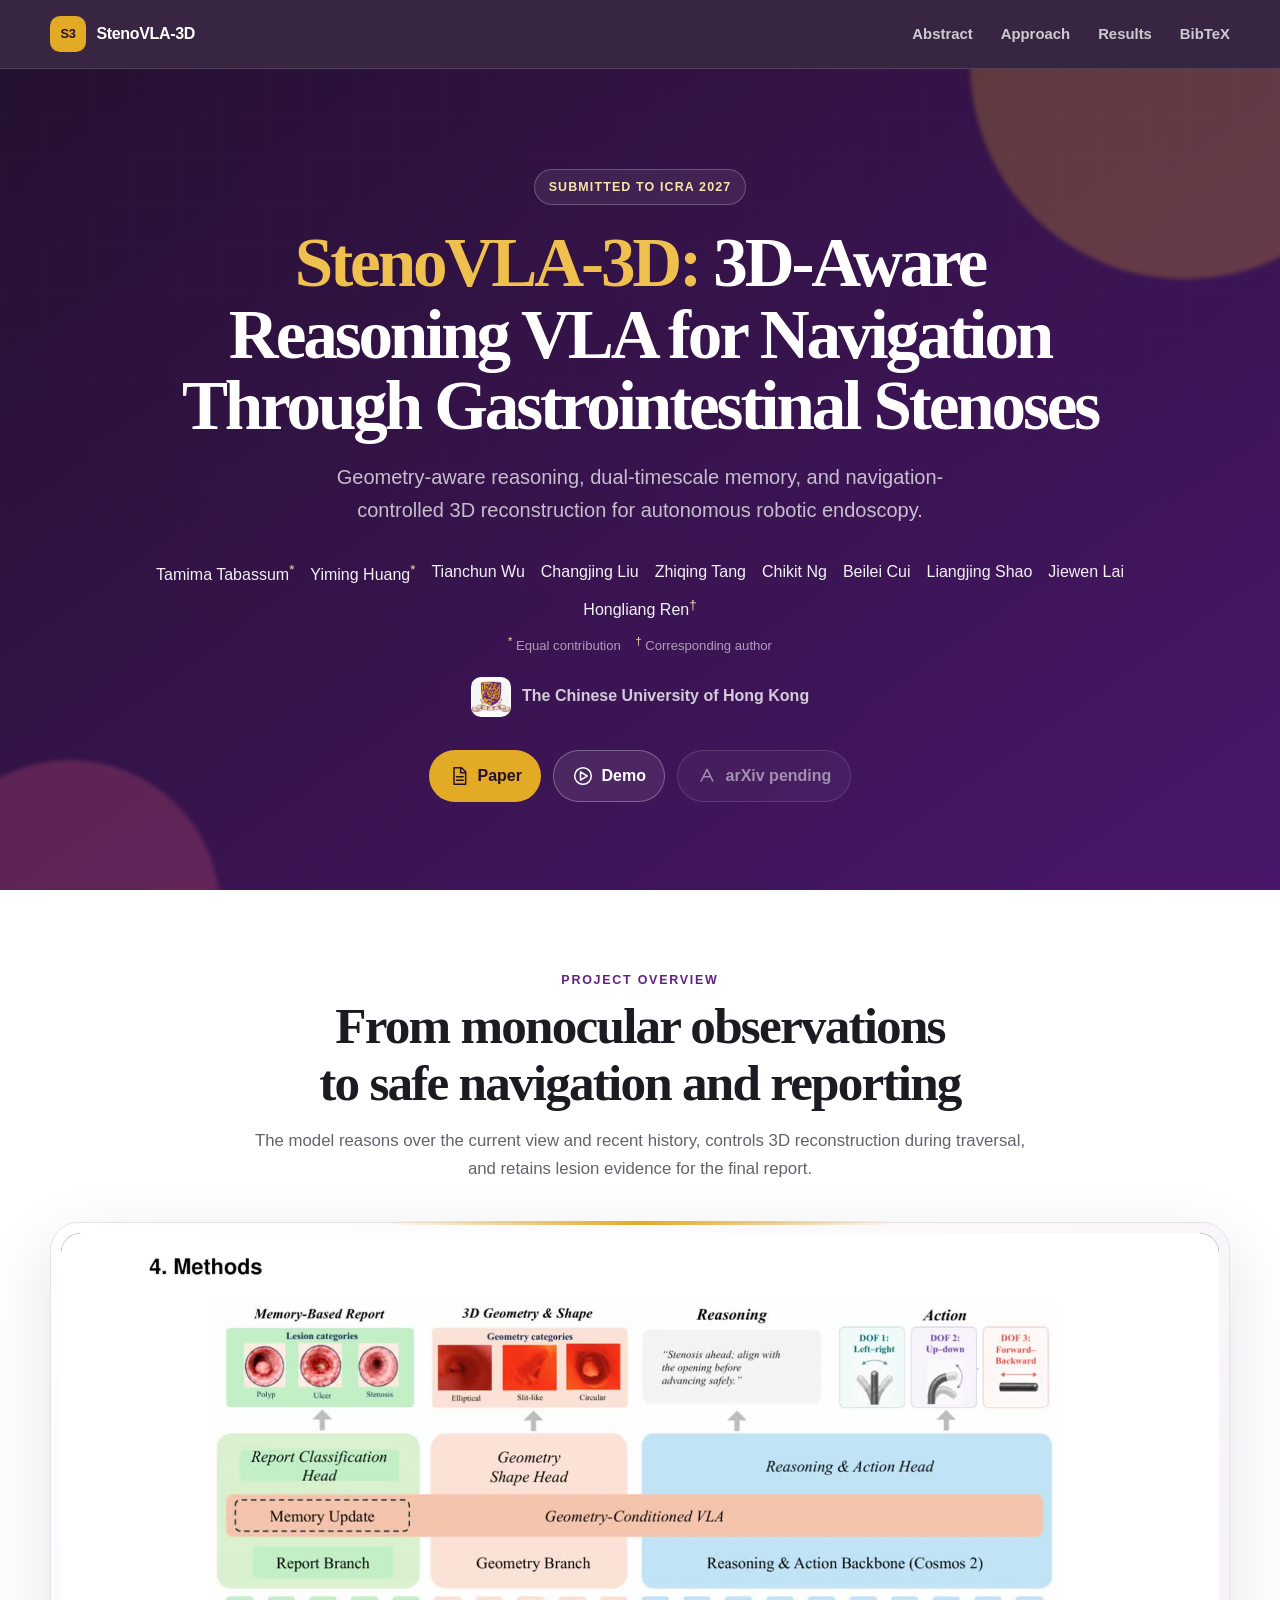
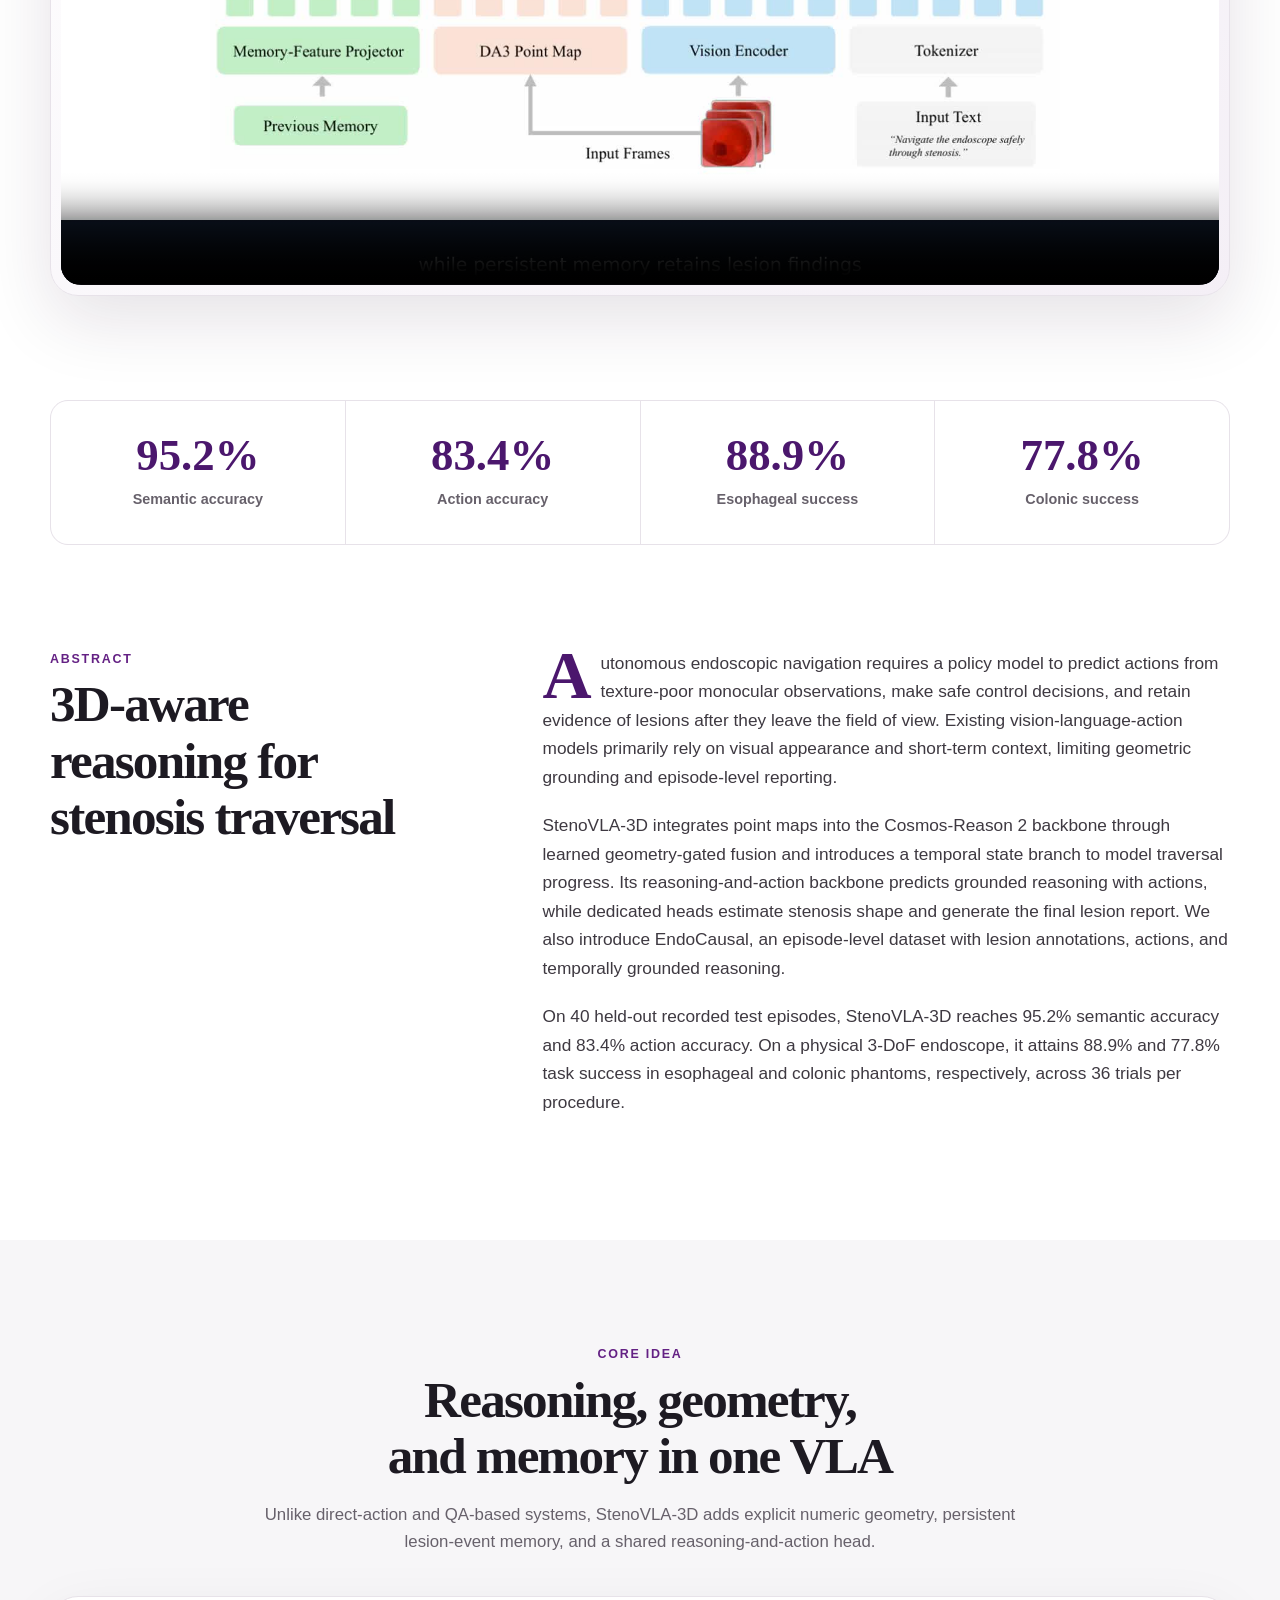
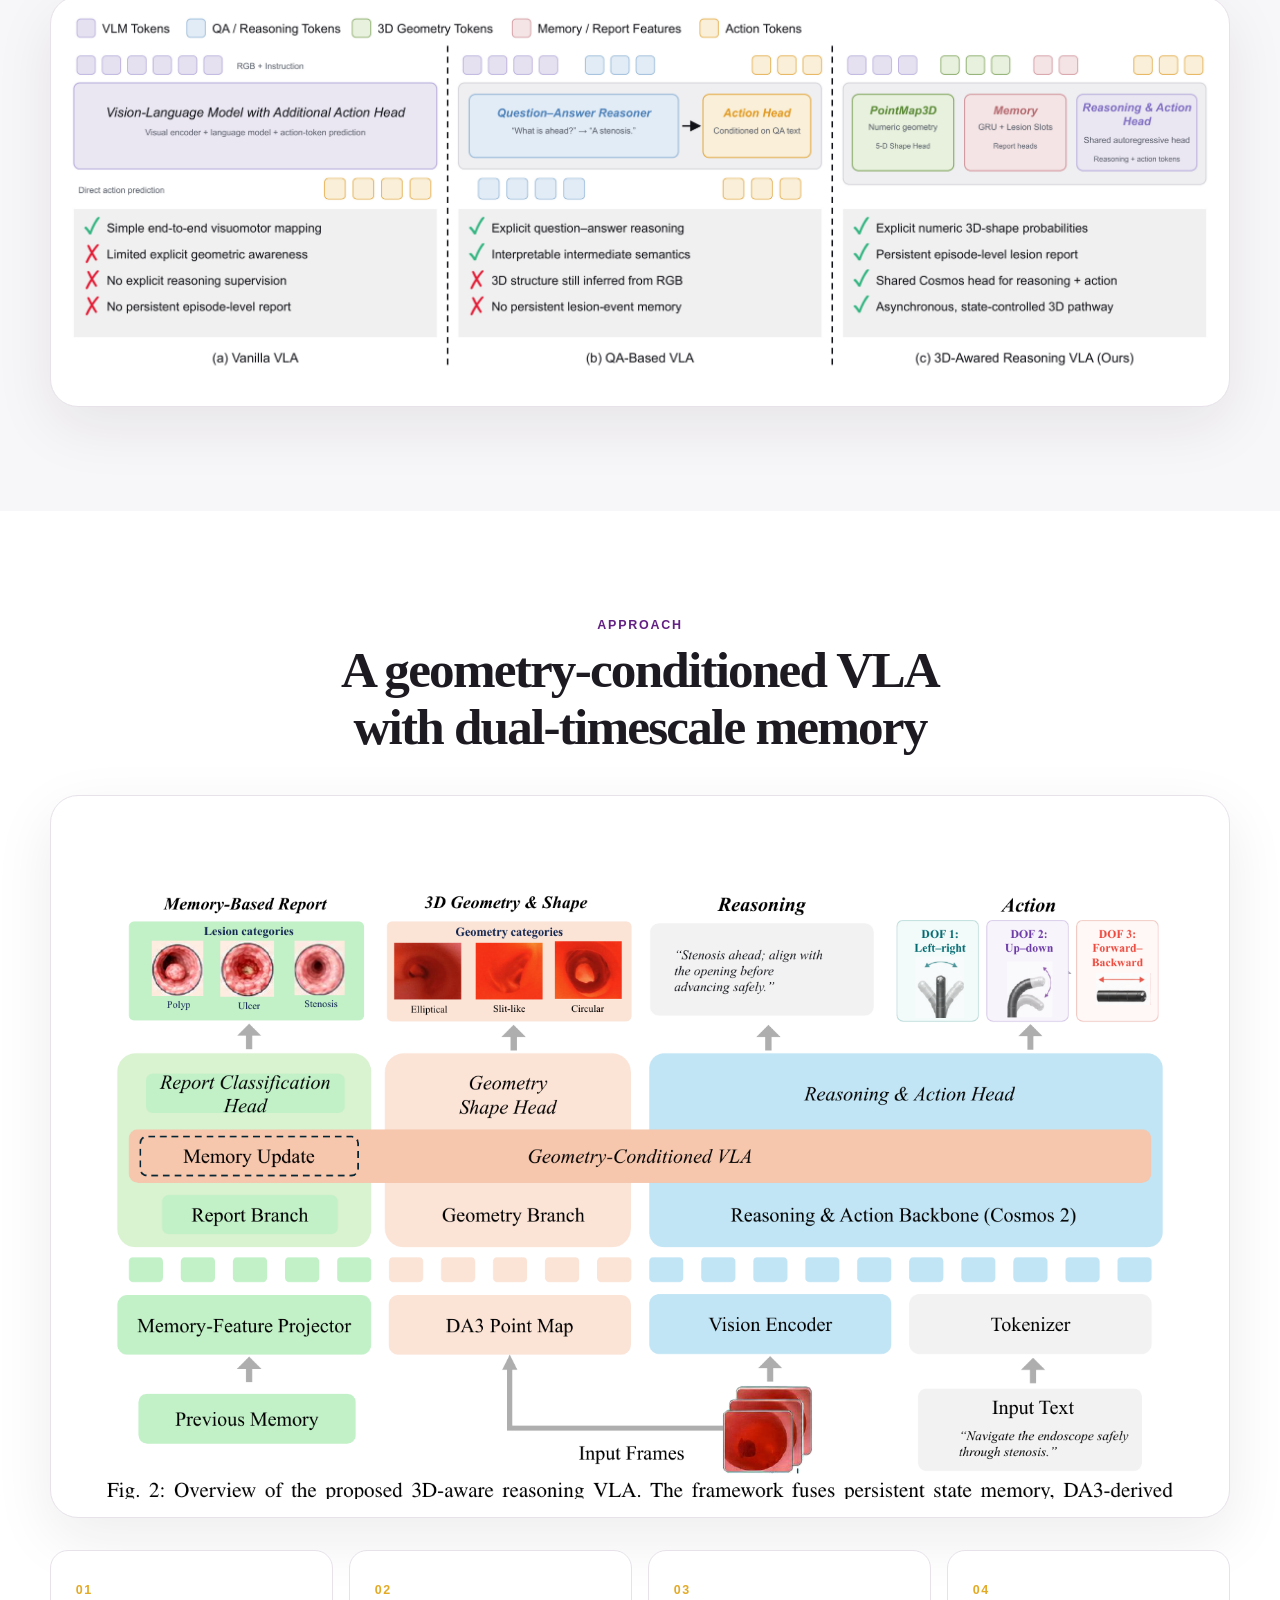
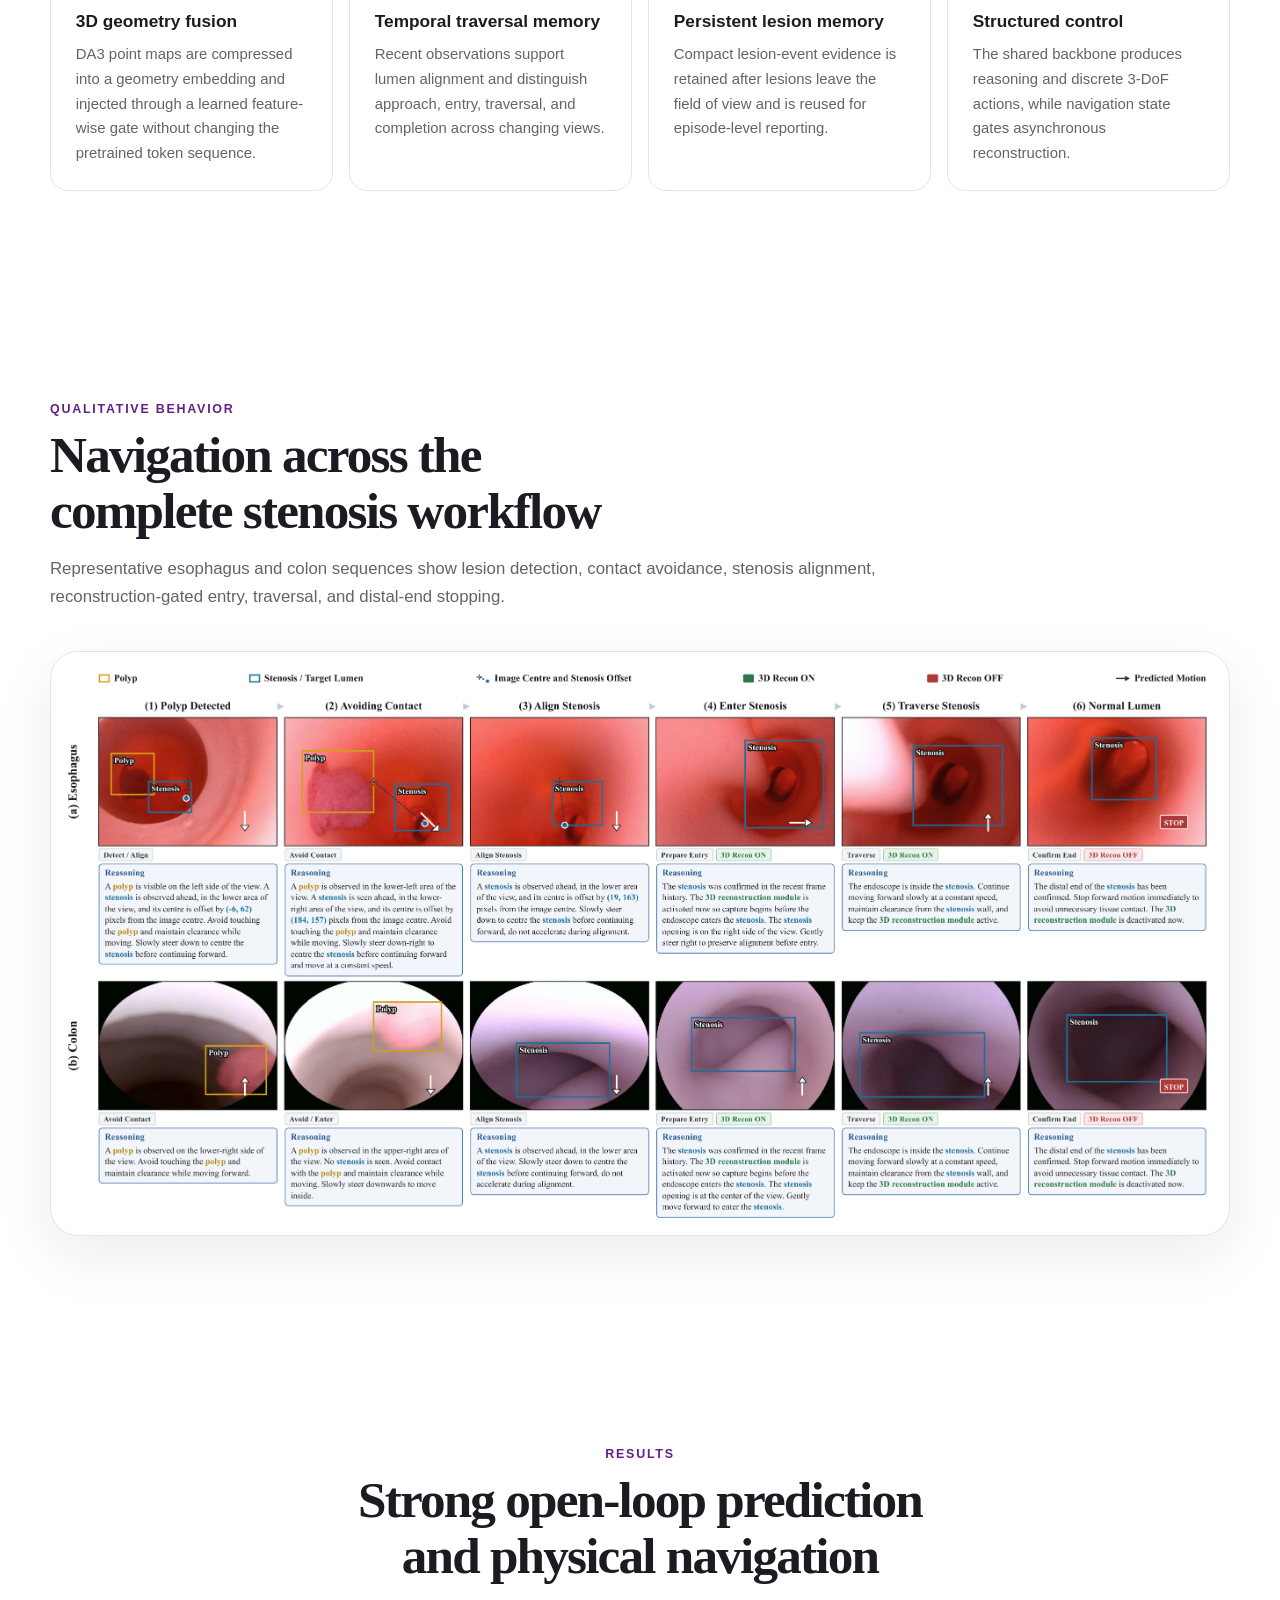
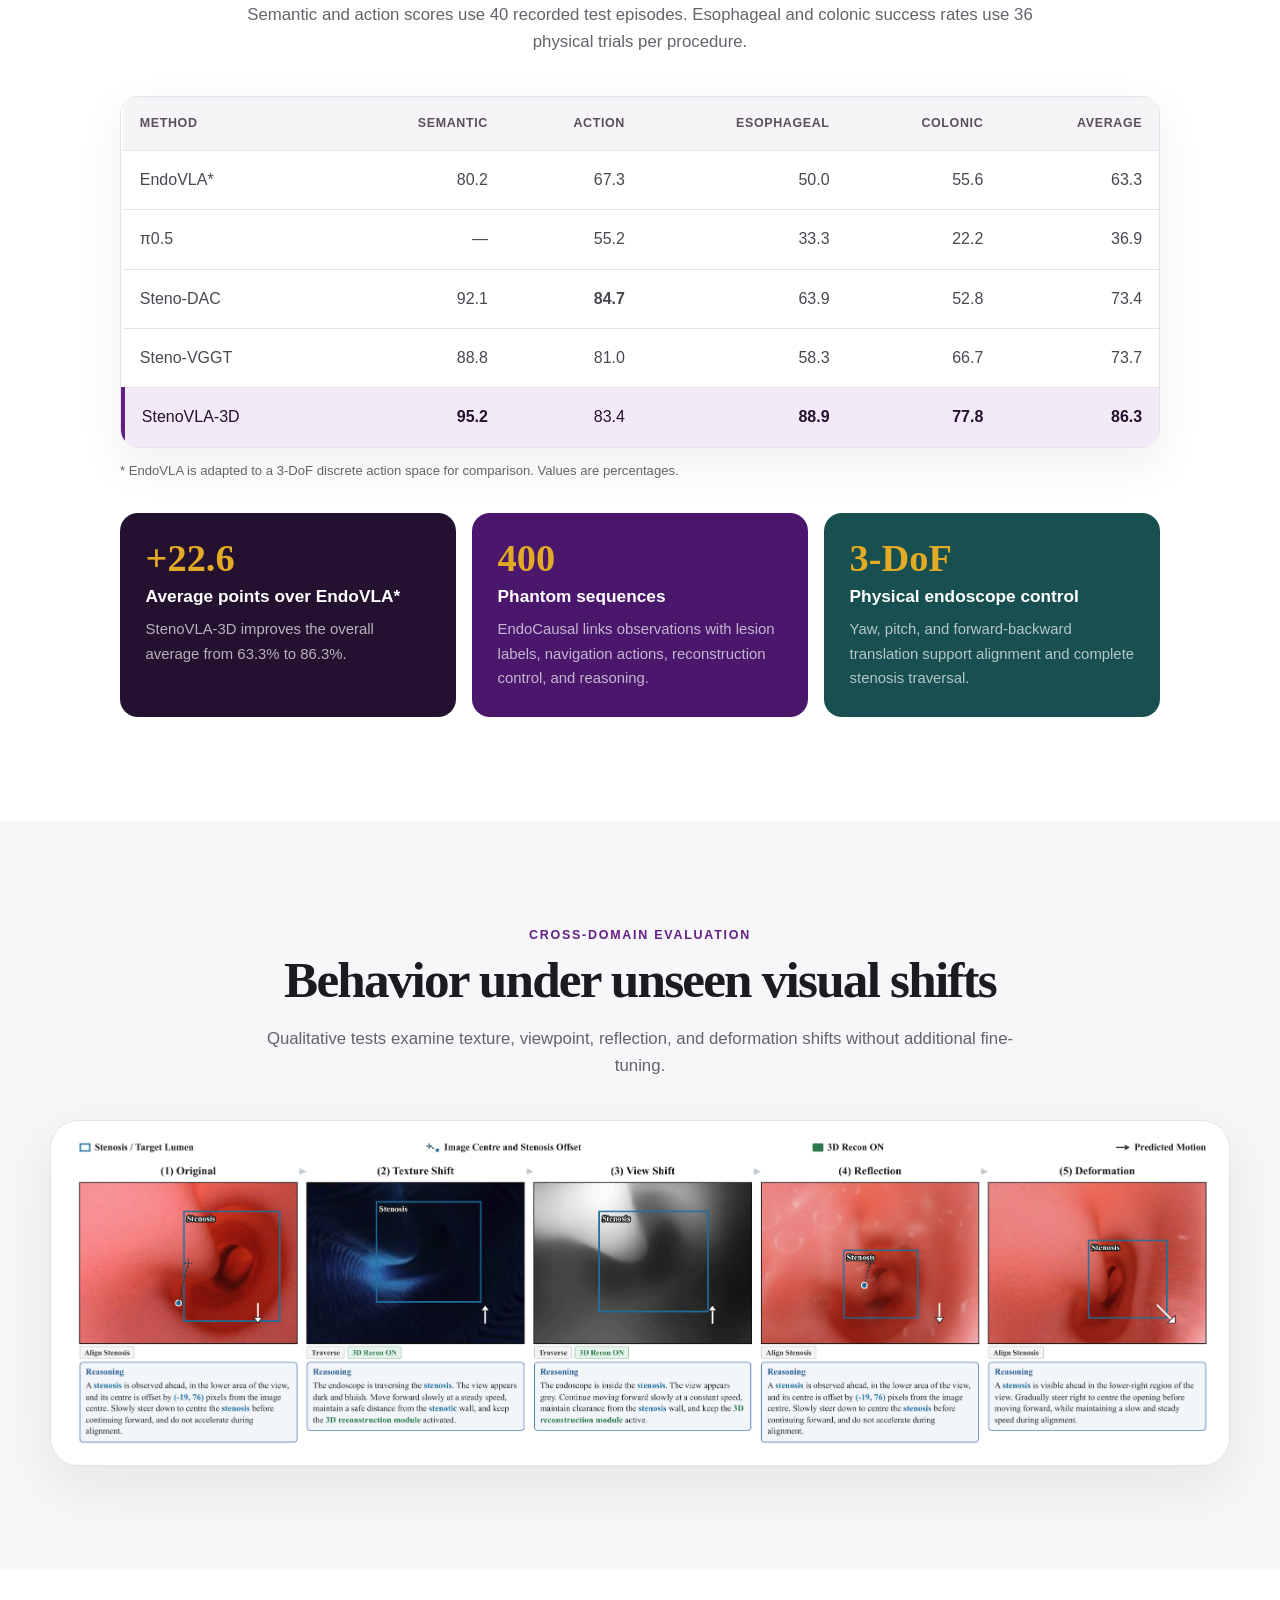
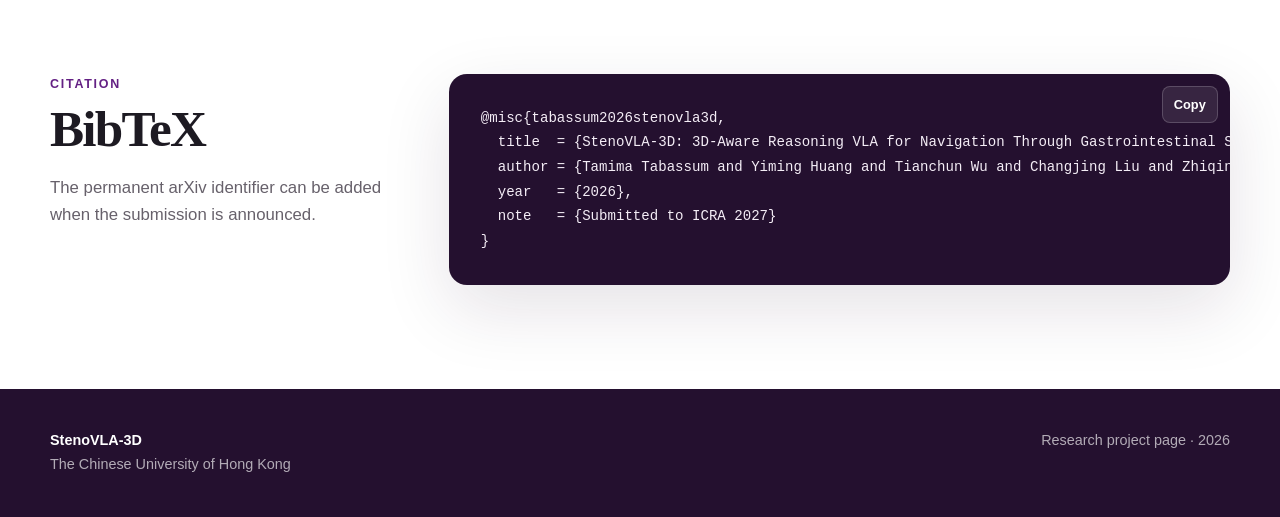
==== index.html @ 9fd74720 "Add files via upload" ====
<!doctype html>
<html lang="en">
<head>
  <meta charset="utf-8">
  <meta name="viewport" content="width=device-width, initial-scale=1">
  <meta name="description" content="StenoVLA-3D is a 3D-aware reasoning vision-language-action framework for autonomous navigation through gastrointestinal stenoses.">
  <meta name="theme-color" content="#4b176d">
  <title>StenoVLA-3D | 3D-Aware Reasoning VLA for Endoscopic Navigation</title>
  <link rel="icon" type="image/svg+xml" href="data:image/svg+xml,%3Csvg xmlns='http://www.w3.org/2000/svg' viewBox='0 0 64 64'%3E%3Crect width='64' height='64' rx='15' fill='%234b176d'/%3E%3Cpath d='M15 18h34v8H37v23H27V26H15z' fill='%23e5ad28'/%3E%3Ccircle cx='46' cy='46' r='8' fill='%23fff' opacity='.95'/%3E%3C/svg%3E">
  <link rel="stylesheet" href="styles.css">
</head>
<body>
  <a class="skip-link" href="#main">Skip to content</a>

  <header class="site-header">
    <nav class="nav-shell" aria-label="Primary navigation">
      <a class="brand" href="#top" aria-label="StenoVLA-3D home">
        <span class="brand-mark" aria-hidden="true">S3</span>
        <span>StenoVLA-3D</span>
      </a>
      <button class="nav-toggle" type="button" aria-label="Open navigation" aria-expanded="false">
        <span></span><span></span><span></span>
      </button>
      <div class="nav-links">
        <a href="#abstract">Abstract</a>
        <a href="#approach">Approach</a>
        <a href="#results">Results</a>
        <a href="#bibtex">BibTeX</a>
      </div>
    </nav>
  </header>

  <main id="main">
    <section class="hero" id="top">
      <div class="hero-glow hero-glow-one" aria-hidden="true"></div>
      <div class="hero-glow hero-glow-two" aria-hidden="true"></div>
      <div class="hero-inner">
        <div class="venue-pill">Submitted to ICRA 2027</div>
        <h1><span>StenoVLA-3D:</span> 3D-Aware Reasoning VLA for Navigation Through Gastrointestinal Stenoses</h1>

        <p class="hero-summary">
          Geometry-aware reasoning, dual-timescale memory, and navigation-controlled 3D reconstruction for autonomous robotic endoscopy.
        </p>

        <div class="authors" aria-label="Paper authors">
          <span>Tamima Tabassum<sup>*</sup></span>
          <span>Yiming Huang<sup>*</sup></span>
          <span>Tianchun Wu</span>
          <span>Changjing Liu</span>
          <span>Zhiqing Tang</span>
          <span>Chikit Ng</span>
          <span>Beilei Cui</span>
          <span>Liangjing Shao</span>
          <span>Jiewen Lai</span>
          <span>Hongliang Ren<sup>†</sup></span>
        </div>
        <p class="author-note"><sup>*</sup> Equal contribution &nbsp;&nbsp; <sup>†</sup> Corresponding author</p>

        <div class="affiliation">
          <span class="affiliation-logo-wrap">
            <img src="assets/cuhk-logo.png" alt="The Chinese University of Hong Kong crest">
          </span>
          <span>The Chinese University of Hong Kong</span>
        </div>

        <div class="hero-actions" aria-label="Project links">
          <a class="button button-primary" href="assets/paper.pdf" target="_blank" rel="noopener">
            <svg viewBox="0 0 24 24" aria-hidden="true"><path d="M6 2h9l5 5v15H6zM14 3v5h5M9 13h8M9 17h8"/></svg>
            Paper
          </a>
          <a class="button button-secondary" href="#demo">
            <svg viewBox="0 0 24 24" aria-hidden="true"><path d="m9 7 8 5-8 5z"/><circle cx="12" cy="12" r="10"/></svg>
            Demo
          </a>
          <span class="button button-muted" aria-disabled="true" title="The permanent arXiv identifier is pending">
            <svg viewBox="0 0 24 24" aria-hidden="true"><path d="M5 18 12 4l7 14M8 13h8"/></svg>
            arXiv pending
          </span>
        </div>
      </div>
    </section>

    <section class="section demo-section" id="demo">
      <div class="section-heading centered">
        <p class="eyebrow">Project overview</p>
        <h2>From monocular observations to safe navigation and reporting</h2>
        <p>The model reasons over the current view and recent history, controls 3D reconstruction during traversal, and retains lesion evidence for the final report.</p>
      </div>
      <div class="video-frame">
        <video controls preload="metadata" poster="assets/demo-poster.jpg">
          <source src="assets/demo.mp4" type="video/mp4">
          Your browser does not support HTML5 video. <a href="assets/demo.mp4">Download the demo</a>.
        </video>
      </div>
    </section>

    <section class="section insight-strip" aria-label="Key results">
      <article>
        <strong>95.2%</strong>
        <span>Semantic accuracy</span>
      </article>
      <article>
        <strong>83.4%</strong>
        <span>Action accuracy</span>
      </article>
      <article>
        <strong>88.9%</strong>
        <span>Esophageal success</span>
      </article>
      <article>
        <strong>77.8%</strong>
        <span>Colonic success</span>
      </article>
    </section>

    <section class="section text-section" id="abstract">
      <div class="section-heading">
        <p class="eyebrow">Abstract</p>
        <h2>3D-aware reasoning for stenosis traversal</h2>
      </div>
      <div class="abstract-copy">
        <p>
          Autonomous endoscopic navigation requires a policy model to predict actions from texture-poor monocular observations, make safe control decisions, and retain evidence of lesions after they leave the field of view. Existing vision-language-action models primarily rely on visual appearance and short-term context, limiting geometric grounding and episode-level reporting.
        </p>
        <p>
          StenoVLA-3D integrates point maps into the Cosmos-Reason 2 backbone through learned geometry-gated fusion and introduces a temporal state branch to model traversal progress. Its reasoning-and-action backbone predicts grounded reasoning with actions, while dedicated heads estimate stenosis shape and generate the final lesion report. We also introduce EndoCausal, an episode-level dataset with lesion annotations, actions, and temporally grounded reasoning.
        </p>
        <p>
          On 40 held-out recorded test episodes, StenoVLA-3D reaches 95.2% semantic accuracy and 83.4% action accuracy. On a physical 3-DoF endoscope, it attains 88.9% and 77.8% task success in esophageal and colonic phantoms, respectively, across 36 trials per procedure.
        </p>
      </div>
    </section>

    <section class="section comparison-section">
      <div class="section-heading centered">
        <p class="eyebrow">Core idea</p>
        <h2>Reasoning, geometry, and memory in one VLA</h2>
        <p>Unlike direct-action and QA-based systems, StenoVLA-3D adds explicit numeric geometry, persistent lesion-event memory, and a shared reasoning-and-action head.</p>
      </div>
      <button class="figure-card" type="button" data-lightbox="assets/fig1-paradigms.jpg" aria-label="Enlarge comparison of VLA paradigms">
        <img src="assets/fig1-paradigms.jpg" alt="Comparison of vanilla VLA, QA-based VLA, and the proposed 3D-aware reasoning VLA">
      </button>
    </section>

    <section class="section approach-section" id="approach">
      <div class="section-heading centered">
        <p class="eyebrow">Approach</p>
        <h2>A geometry-conditioned VLA with dual-timescale memory</h2>
      </div>
      <button class="figure-card architecture" type="button" data-lightbox="assets/fig2-architecture.png" aria-label="Enlarge StenoVLA-3D architecture">
        <img src="assets/fig2-architecture.png" alt="Architecture of StenoVLA-3D showing memory, geometry, reasoning, and action branches">
      </button>
      <div class="feature-grid">
        <article>
          <span class="feature-index">01</span>
          <h3>3D geometry fusion</h3>
          <p>DA3 point maps are compressed into a geometry embedding and injected through a learned feature-wise gate without changing the pretrained token sequence.</p>
        </article>
        <article>
          <span class="feature-index">02</span>
          <h3>Temporal traversal memory</h3>
          <p>Recent observations support lumen alignment and distinguish approach, entry, traversal, and completion across changing views.</p>
        </article>
        <article>
          <span class="feature-index">03</span>
          <h3>Persistent lesion memory</h3>
          <p>Compact lesion-event evidence is retained after lesions leave the field of view and is reused for episode-level reporting.</p>
        </article>
        <article>
          <span class="feature-index">04</span>
          <h3>Structured control</h3>
          <p>The shared backbone produces reasoning and discrete 3-DoF actions, while navigation state gates asynchronous reconstruction.</p>
        </article>
      </div>
    </section>

    <section class="section qualitative-section">
      <div class="section-heading">
        <p class="eyebrow">Qualitative behavior</p>
        <h2>Navigation across the complete stenosis workflow</h2>
        <p>Representative esophagus and colon sequences show lesion detection, contact avoidance, stenosis alignment, reconstruction-gated entry, traversal, and distal-end stopping.</p>
      </div>
      <button class="figure-card" type="button" data-lightbox="assets/fig3-qualitative.jpg" aria-label="Enlarge qualitative navigation traces">
        <img src="assets/fig3-qualitative.jpg" alt="Qualitative reasoning traces for esophageal and colonic phantom navigation">
      </button>
    </section>

    <section class="section results-section" id="results">
      <div class="section-heading centered">
        <p class="eyebrow">Results</p>
        <h2>Strong open-loop prediction and physical navigation</h2>
        <p>Semantic and action scores use 40 recorded test episodes. Esophageal and colonic success rates use 36 physical trials per procedure.</p>
      </div>

      <div class="table-wrap" role="region" aria-label="Performance comparison" tabindex="0">
        <table>
          <thead>
            <tr>
              <th>Method</th>
              <th>Semantic</th>
              <th>Action</th>
              <th>Esophageal</th>
              <th>Colonic</th>
              <th>Average</th>
            </tr>
          </thead>
          <tbody>
            <tr><td>EndoVLA*</td><td>80.2</td><td>67.3</td><td>50.0</td><td>55.6</td><td>63.3</td></tr>
            <tr><td>π0.5</td><td>—</td><td>55.2</td><td>33.3</td><td>22.2</td><td>36.9</td></tr>
            <tr><td>Steno-DAC</td><td>92.1</td><td><strong>84.7</strong></td><td>63.9</td><td>52.8</td><td>73.4</td></tr>
            <tr><td>Steno-VGGT</td><td>88.8</td><td>81.0</td><td>58.3</td><td>66.7</td><td>73.7</td></tr>
            <tr class="highlight"><td>StenoVLA-3D</td><td><strong>95.2</strong></td><td>83.4</td><td><strong>88.9</strong></td><td><strong>77.8</strong></td><td><strong>86.3</strong></td></tr>
          </tbody>
        </table>
      </div>
      <p class="table-note">* EndoVLA is adapted to a 3-DoF discrete action space for comparison. Values are percentages.</p>

      <div class="result-cards">
        <article>
          <span class="result-value">+22.6</span>
          <h3>Average points over EndoVLA*</h3>
          <p>StenoVLA-3D improves the overall average from 63.3% to 86.3%.</p>
        </article>
        <article>
          <span class="result-value">400</span>
          <h3>Phantom sequences</h3>
          <p>EndoCausal links observations with lesion labels, navigation actions, reconstruction control, and reasoning.</p>
        </article>
        <article>
          <span class="result-value">3-DoF</span>
          <h3>Physical endoscope control</h3>
          <p>Yaw, pitch, and forward-backward translation support alignment and complete stenosis traversal.</p>
        </article>
      </div>
    </section>

    <section class="section robustness-section">
      <div class="section-heading centered">
        <p class="eyebrow">Cross-domain evaluation</p>
        <h2>Behavior under unseen visual shifts</h2>
        <p>Qualitative tests examine texture, viewpoint, reflection, and deformation shifts without additional fine-tuning.</p>
      </div>
      <button class="figure-card" type="button" data-lightbox="assets/fig4-robustness.jpg" aria-label="Enlarge cross-domain qualitative results">
        <img src="assets/fig4-robustness.jpg" alt="Zero-shot qualitative results under texture, viewpoint, reflection, and deformation shifts">
      </button>
    </section>

    <section class="section bibtex-section" id="bibtex">
      <div class="section-heading">
        <p class="eyebrow">Citation</p>
        <h2>BibTeX</h2>
        <p>The permanent arXiv identifier can be added when the submission is announced.</p>
      </div>
      <div class="code-shell">
        <button class="copy-button" type="button" data-copy-target="bibtex-code">Copy</button>
        <pre><code id="bibtex-code">@misc{tabassum2026stenovla3d,
  title  = {StenoVLA-3D: 3D-Aware Reasoning VLA for Navigation Through Gastrointestinal Stenoses},
  author = {Tamima Tabassum and Yiming Huang and Tianchun Wu and Changjing Liu and Zhiqing Tang and Chikit Ng and Beilei Cui and Liangjing Shao and Jiewen Lai and Hongliang Ren},
  year   = {2026},
  note   = {Submitted to ICRA 2027}
}</code></pre>
      </div>
    </section>
  </main>

  <footer>
    <div>
      <strong>StenoVLA-3D</strong>
      <span>The Chinese University of Hong Kong</span>
    </div>
    <p>Research project page · 2026</p>
  </footer>

  <dialog class="lightbox" aria-label="Enlarged figure">
    <button class="lightbox-close" type="button" aria-label="Close enlarged figure">×</button>
    <img src="" alt="">
  </dialog>

  <script src="script.js"></script>
</body>
</html>
---- styles.css ----
:root {
  --purple-950: #24102f;
  --purple-900: #351046;
  --purple-800: #4b176d;
  --purple-700: #642184;
  --purple-100: #f2eaf6;
  --gold: #e3aa25;
  --gold-soft: #f7e5aa;
  --ink: #1d1a22;
  --muted: #67616b;
  --surface: #ffffff;
  --surface-alt: #f7f6f8;
  --line: #e7e2e9;
  --teal: #0f7a78;
  --shadow: 0 24px 70px rgba(39, 17, 52, .12);
  --radius-lg: 28px;
  --radius-md: 18px;
  --max: 1180px;
}

* { box-sizing: border-box; }
html { scroll-behavior: smooth; }
body {
  margin: 0;
  color: var(--ink);
  background: var(--surface);
  font-family: Inter, ui-sans-serif, -apple-system, BlinkMacSystemFont, "Segoe UI", sans-serif;
  font-size: 16px;
  line-height: 1.65;
  -webkit-font-smoothing: antialiased;
}
img, video { max-width: 100%; display: block; }
a { color: inherit; }
button, a { -webkit-tap-highlight-color: transparent; }

.skip-link {
  position: fixed;
  left: 1rem;
  top: -5rem;
  z-index: 1000;
  padding: .75rem 1rem;
  background: #fff;
  color: var(--purple-900);
  border-radius: 8px;
}
.skip-link:focus { top: 1rem; }

.site-header {
  position: sticky;
  top: 0;
  z-index: 100;
  border-bottom: 1px solid rgba(255,255,255,.13);
  background: rgba(36, 16, 47, .91);
  backdrop-filter: blur(16px);
  color: #fff;
}
.nav-shell {
  width: min(calc(100% - 2rem), var(--max));
  height: 68px;
  margin: auto;
  display: flex;
  align-items: center;
  justify-content: space-between;
}
.brand {
  display: inline-flex;
  align-items: center;
  gap: .65rem;
  text-decoration: none;
  font-weight: 780;
  letter-spacing: -.02em;
}
.brand-mark {
  display: grid;
  place-items: center;
  width: 36px;
  height: 36px;
  border-radius: 10px;
  color: var(--purple-950);
  background: var(--gold);
  font-size: .8rem;
  font-weight: 900;
}
.nav-links { display: flex; gap: 1.75rem; }
.nav-links a {
  color: rgba(255,255,255,.76);
  text-decoration: none;
  font-size: .93rem;
  font-weight: 600;
  transition: color .2s ease;
}
.nav-links a:hover, .nav-links a:focus-visible { color: #fff; }
.nav-toggle { display: none; }

.hero {
  position: relative;
  overflow: hidden;
  min-height: 720px;
  color: #fff;
  background:
    linear-gradient(145deg, rgba(36,16,47,.97), rgba(75,23,109,.95)),
    radial-gradient(circle at 50% 0%, #742a95, #24102f 70%);
}
.hero::after {
  content: "";
  position: absolute;
  inset: 0;
  pointer-events: none;
  opacity: .13;
  background-image: linear-gradient(rgba(255,255,255,.12) 1px, transparent 1px), linear-gradient(90deg, rgba(255,255,255,.12) 1px, transparent 1px);
  background-size: 44px 44px;
  mask-image: linear-gradient(to bottom, rgba(0,0,0,.8), transparent 85%);
}
.hero-glow {
  position: absolute;
  border-radius: 999px;
  filter: blur(2px);
  opacity: .25;
}
.hero-glow-one { width: 430px; height: 430px; top: -220px; right: -120px; background: var(--gold); }
.hero-glow-two { width: 300px; height: 300px; bottom: -170px; left: -80px; background: #d95979; }
.hero-inner {
  position: relative;
  z-index: 1;
  width: min(calc(100% - 2rem), 1100px);
  margin: auto;
  padding: 6.25rem 0 5.5rem;
  text-align: center;
}
.venue-pill {
  display: inline-flex;
  align-items: center;
  gap: .5rem;
  padding: .42rem .85rem;
  border: 1px solid rgba(255,255,255,.23);
  border-radius: 999px;
  color: var(--gold-soft);
  background: rgba(255,255,255,.07);
  font-size: .78rem;
  font-weight: 800;
  letter-spacing: .09em;
  text-transform: uppercase;
}
.hero h1 {
  max-width: 1080px;
  margin: 1.35rem auto 1.15rem;
  font-family: Charter, "Iowan Old Style", Georgia, serif;
  font-size: clamp(2.65rem, 5.4vw, 5.1rem);
  line-height: 1.04;
  letter-spacing: -.045em;
  text-wrap: balance;
}
.hero h1 span { color: #f0c04e; }
.hero-summary {
  max-width: 790px;
  margin: 0 auto 2rem;
  color: rgba(255,255,255,.72);
  font-size: clamp(1.04rem, 1.7vw, 1.25rem);
  line-height: 1.65;
  text-wrap: balance;
}
.authors {
  display: flex;
  flex-wrap: wrap;
  justify-content: center;
  gap: .35rem 1rem;
  max-width: 980px;
  margin: 0 auto;
  color: rgba(255,255,255,.94);
  font-size: 1rem;
}
.authors span { white-space: nowrap; }
.authors sup, .author-note sup { color: var(--gold-soft); }
.author-note {
  margin: .55rem 0 1.2rem;
  color: rgba(255,255,255,.59);
  font-size: .82rem;
}
.affiliation {
  display: inline-flex;
  align-items: center;
  gap: .7rem;
  color: rgba(255,255,255,.78);
  font-weight: 650;
}
.affiliation-logo-wrap {
  width: 40px;
  height: 40px;
  display: grid;
  place-items: center;
  overflow: hidden;
  border-radius: 10px;
  background: #fff;
}
.affiliation-logo-wrap img { width: 38px; height: 34px; object-fit: contain; }
.hero-actions {
  display: flex;
  flex-wrap: wrap;
  justify-content: center;
  gap: .75rem;
  margin-top: 1.75rem;
}
.button {
  min-height: 48px;
  display: inline-flex;
  align-items: center;
  justify-content: center;
  gap: .55rem;
  padding: .75rem 1.15rem;
  border: 1px solid transparent;
  border-radius: 999px;
  text-decoration: none;
  font-weight: 750;
  transition: transform .2s ease, background .2s ease, border-color .2s ease;
}
.button svg { width: 20px; height: 20px; fill: none; stroke: currentColor; stroke-width: 1.8; stroke-linecap: round; stroke-linejoin: round; }
.button-primary { color: var(--purple-950); background: var(--gold); }
.button-primary:hover { transform: translateY(-2px); background: #efbb3e; }
.button-secondary { color: #fff; border-color: rgba(255,255,255,.28); background: rgba(255,255,255,.08); }
.button-secondary:hover { transform: translateY(-2px); background: rgba(255,255,255,.14); }
.button-muted { color: rgba(255,255,255,.5); border-color: rgba(255,255,255,.13); background: rgba(255,255,255,.04); cursor: not-allowed; }

.section {
  width: min(calc(100% - 2rem), var(--max));
  margin: 0 auto;
  padding: 6.5rem 0;
}
.section-heading { max-width: 790px; margin-bottom: 2.5rem; }
.section-heading.centered { margin-left: auto; margin-right: auto; text-align: center; }
.eyebrow {
  margin: 0 0 .45rem;
  color: var(--purple-700);
  font-size: .78rem;
  font-weight: 850;
  letter-spacing: .14em;
  text-transform: uppercase;
}
.section h2 {
  margin: 0;
  font-family: Charter, "Iowan Old Style", Georgia, serif;
  font-size: clamp(2.05rem, 4vw, 3.55rem);
  line-height: 1.1;
  letter-spacing: -.035em;
  text-wrap: balance;
}
.section-heading > p:last-child {
  margin: 1rem 0 0;
  color: var(--muted);
  font-size: 1.05rem;
}

.demo-section { padding-top: 5rem; }
.video-frame {
  position: relative;
  padding: 10px;
  border: 1px solid var(--line);
  border-radius: var(--radius-lg);
  background: linear-gradient(145deg, #fff, #f4eff6);
  box-shadow: var(--shadow);
}
.video-frame::before {
  content: "";
  position: absolute;
  width: 44%;
  height: 4px;
  top: -2px;
  left: 28%;
  border-radius: 999px;
  background: linear-gradient(90deg, transparent, var(--gold), transparent);
}
.video-frame video { width: 100%; aspect-ratio: 16/9; border-radius: 20px; background: #08070a; }

.insight-strip {
  display: grid;
  grid-template-columns: repeat(4, 1fr);
  gap: 1px;
  padding: 0;
  overflow: hidden;
  border: 1px solid var(--line);
  border-radius: var(--radius-md);
  background: var(--line);
}
.insight-strip article { padding: 2rem; text-align: center; background: var(--surface); }
.insight-strip strong { display: block; color: var(--purple-800); font-family: Charter, Georgia, serif; font-size: clamp(2rem, 3.5vw, 3.1rem); line-height: 1; }
.insight-strip span { display: block; margin-top: .65rem; color: var(--muted); font-size: .9rem; font-weight: 650; }

.text-section { display: grid; grid-template-columns: .75fr 1.25fr; gap: 5rem; }
.abstract-copy { color: #3e3941; font-size: 1.08rem; }
.abstract-copy p { margin: 0 0 1.25rem; }
.abstract-copy p:first-child::first-letter {
  float: left;
  margin: .1rem .55rem 0 0;
  color: var(--purple-800);
  font-family: Charter, Georgia, serif;
  font-size: 4.25rem;
  font-weight: 700;
  line-height: .75;
}

.comparison-section, .robustness-section {
  width: 100%;
  max-width: none;
  padding-left: max(1rem, calc((100% - var(--max))/2));
  padding-right: max(1rem, calc((100% - var(--max))/2));
  background: var(--surface-alt);
}
.figure-card {
  width: 100%;
  margin: 0;
  padding: 12px;
  overflow: hidden;
  border: 1px solid var(--line);
  border-radius: var(--radius-lg);
  background: #fff;
  box-shadow: 0 20px 60px rgba(33, 20, 38, .08);
  cursor: zoom-in;
}
.figure-card img { width: 100%; border-radius: 18px; }
.figure-card:focus-visible { outline: 3px solid var(--gold); outline-offset: 4px; }
.architecture { padding: 18px; }

.feature-grid {
  display: grid;
  grid-template-columns: repeat(4, 1fr);
  gap: 1rem;
  margin-top: 2rem;
}
.feature-grid article {
  padding: 1.55rem;
  border: 1px solid var(--line);
  border-radius: var(--radius-md);
  background: #fff;
}
.feature-index { color: var(--gold); font-size: .78rem; font-weight: 900; letter-spacing: .12em; }
.feature-grid h3, .result-cards h3 { margin: .45rem 0 .65rem; font-size: 1.08rem; line-height: 1.3; }
.feature-grid p, .result-cards p { margin: 0; color: var(--muted); font-size: .93rem; }

.qualitative-section .section-heading { max-width: 850px; }

.results-section { width: min(calc(100% - 2rem), 1040px); }
.table-wrap {
  overflow-x: auto;
  border: 1px solid var(--line);
  border-radius: var(--radius-md);
  box-shadow: 0 16px 46px rgba(39,17,52,.07);
}
table { width: 100%; min-width: 760px; border-collapse: collapse; background: #fff; font-variant-numeric: tabular-nums; }
th, td { padding: 1rem 1.05rem; text-align: right; border-bottom: 1px solid var(--line); }
th:first-child, td:first-child { text-align: left; }
th { color: #57505b; background: #f7f4f8; font-size: .78rem; letter-spacing: .05em; text-transform: uppercase; }
td { color: #4d4651; }
tr:last-child td { border-bottom: none; }
tr.highlight td { color: var(--purple-950); background: var(--purple-100); }
tr.highlight td:first-child { border-left: 4px solid var(--purple-700); }
.table-note { margin: .75rem 0 0; color: var(--muted); font-size: .82rem; }
.result-cards { display: grid; grid-template-columns: repeat(3, 1fr); gap: 1rem; margin-top: 2rem; }
.result-cards article { padding: 1.6rem; border-radius: var(--radius-md); background: var(--purple-950); color: #fff; }
.result-cards article:nth-child(2) { background: var(--purple-800); }
.result-cards article:nth-child(3) { background: #184f50; }
.result-cards p { color: rgba(255,255,255,.68); }
.result-value { display: block; color: var(--gold); font-family: Charter, Georgia, serif; font-size: 2.4rem; font-weight: 700; line-height: 1; }

.bibtex-section { display: grid; grid-template-columns: .6fr 1.4fr; gap: 4rem; align-items: start; }
.code-shell { position: relative; overflow: hidden; border-radius: var(--radius-md); background: var(--purple-950); box-shadow: var(--shadow); }
.code-shell pre { margin: 0; padding: 2rem; overflow-x: auto; color: #f4edf6; font: .88rem/1.75 ui-monospace, SFMono-Regular, Menlo, Consolas, monospace; }
.copy-button {
  position: absolute;
  top: 12px;
  right: 12px;
  z-index: 1;
  padding: .45rem .7rem;
  border: 1px solid rgba(255,255,255,.18);
  border-radius: 8px;
  color: #fff;
  background: rgba(255,255,255,.09);
  font: inherit;
  font-size: .8rem;
  font-weight: 700;
  cursor: pointer;
}

footer {
  display: flex;
  justify-content: space-between;
  gap: 2rem;
  padding: 2.5rem max(1rem, calc((100% - var(--max))/2));
  color: rgba(255,255,255,.65);
  background: var(--purple-950);
  font-size: .9rem;
}
footer div { display: flex; flex-direction: column; }
footer strong { color: #fff; }
footer p { margin: 0; }

.lightbox {
  width: min(96vw, 1500px);
  max-width: none;
  max-height: 94vh;
  padding: 0;
  border: 0;
  border-radius: 20px;
  background: #fff;
  box-shadow: 0 30px 100px rgba(0,0,0,.45);
}
.lightbox::backdrop { background: rgba(17,10,21,.82); backdrop-filter: blur(5px); }
.lightbox img { width: 100%; max-height: 90vh; object-fit: contain; }
.lightbox-close {
  position: fixed;
  top: 1rem;
  right: 1rem;
  width: 44px;
  height: 44px;
  border: 0;
  border-radius: 50%;
  color: #fff;
  background: rgba(0,0,0,.66);
  font-size: 1.65rem;
  cursor: pointer;
}

@media (max-width: 900px) {
  .hero { min-height: auto; }
  .hero-inner { padding: 4.8rem 0 4.5rem; }
  .insight-strip { grid-template-columns: repeat(2, 1fr); }
  .text-section, .bibtex-section { grid-template-columns: 1fr; gap: 1rem; }
  .feature-grid { grid-template-columns: repeat(2, 1fr); }
  .result-cards { grid-template-columns: 1fr; }
  .section { padding-top: 5rem; padding-bottom: 5rem; }
}

@media (max-width: 680px) {
  .nav-toggle {
    display: flex;
    width: 42px;
    height: 42px;
    flex-direction: column;
    align-items: center;
    justify-content: center;
    gap: 5px;
    border: 1px solid rgba(255,255,255,.17);
    border-radius: 10px;
    background: rgba(255,255,255,.06);
  }
  .nav-toggle span { width: 18px; height: 2px; border-radius: 2px; background: #fff; }
  .nav-links {
    position: absolute;
    top: 68px;
    left: 0;
    right: 0;
    display: none;
    flex-direction: column;
    gap: 0;
    padding: .5rem 1rem 1rem;
    background: rgba(36,16,47,.98);
    border-bottom: 1px solid rgba(255,255,255,.12);
  }
  .nav-links.open { display: flex; }
  .nav-links a { padding: .75rem 0; }
  .hero h1 { font-size: clamp(2.35rem, 12vw, 3.4rem); }
  .hero-summary { font-size: 1rem; }
  .affiliation { font-size: .9rem; }
  .button { width: 100%; }
  .insight-strip { grid-template-columns: 1fr 1fr; }
  .insight-strip article { padding: 1.4rem .7rem; }
  .feature-grid { grid-template-columns: 1fr; }
  .architecture { padding: 6px; }
  footer { flex-direction: column; }
}

@media (prefers-reduced-motion: reduce) {
  html { scroll-behavior: auto; }
  *, *::before, *::after { animation-duration: .01ms !important; animation-iteration-count: 1 !important; transition-duration: .01ms !important; }
}
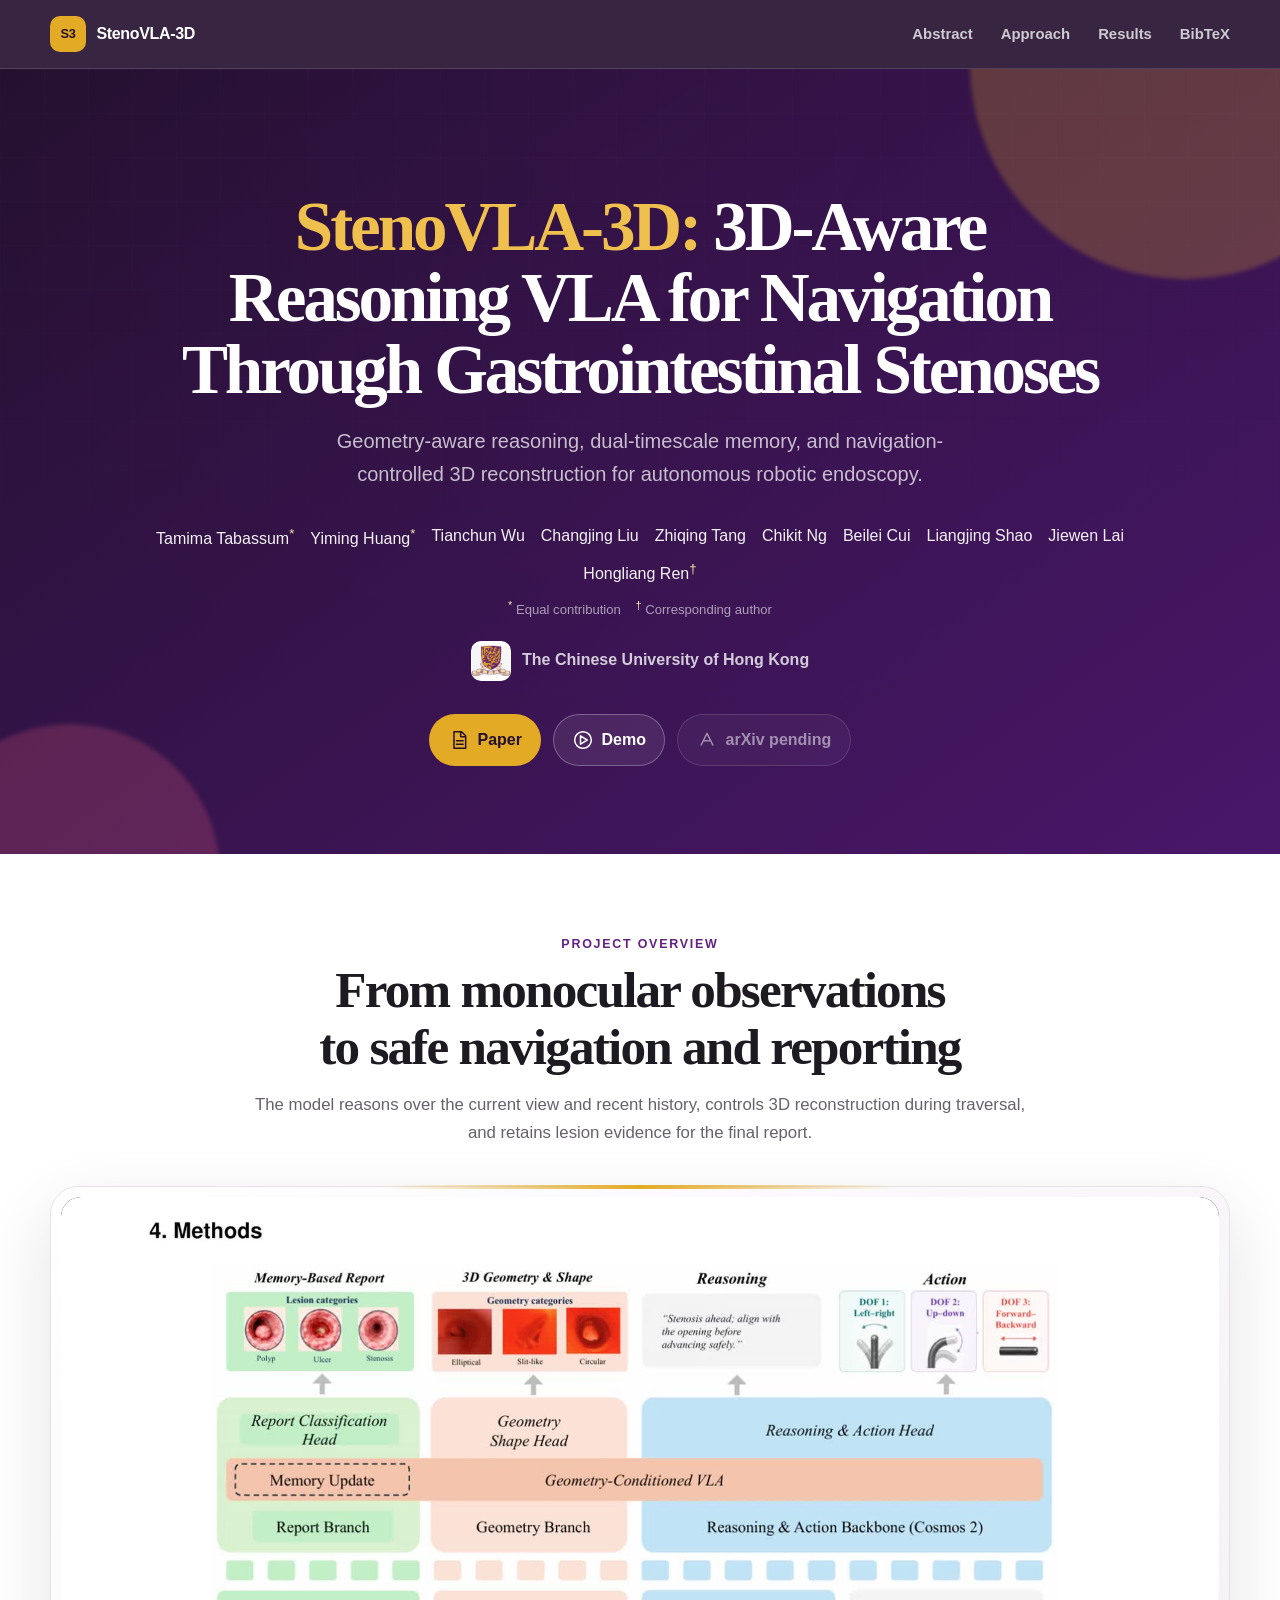
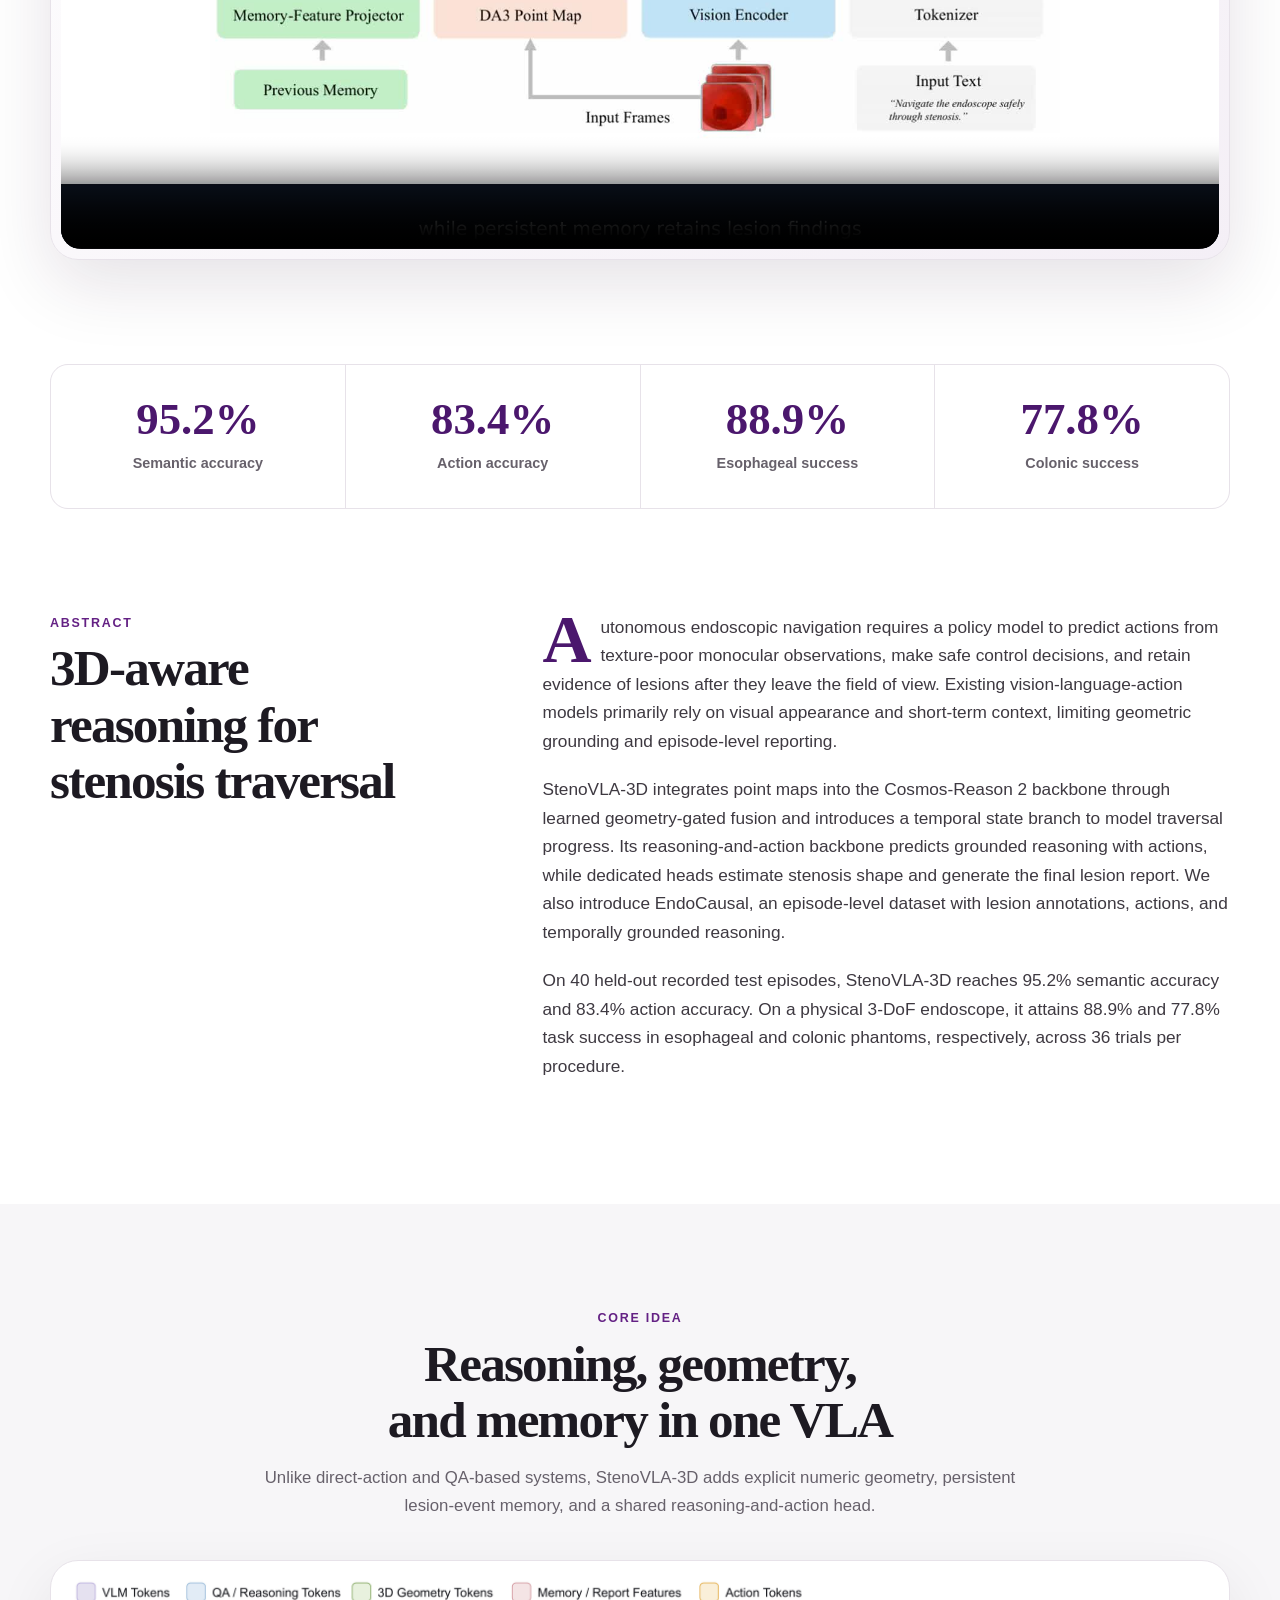
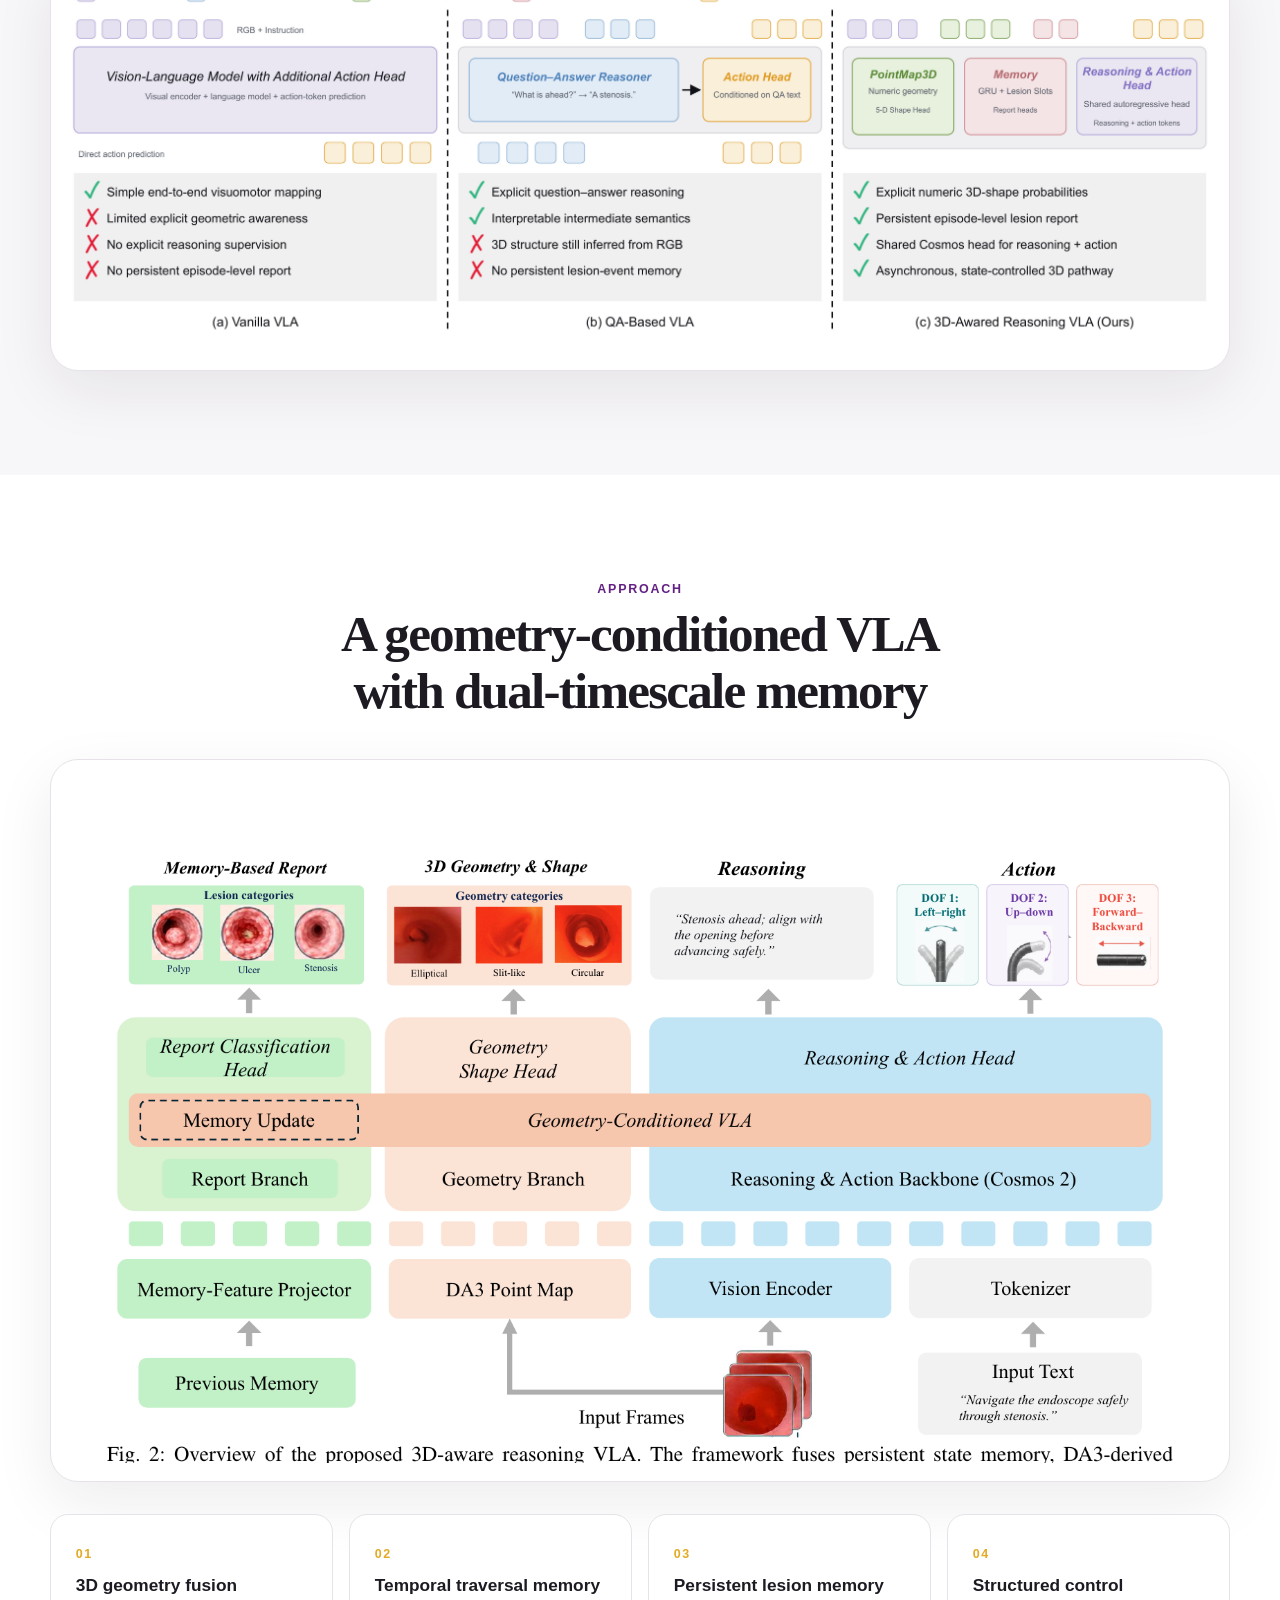
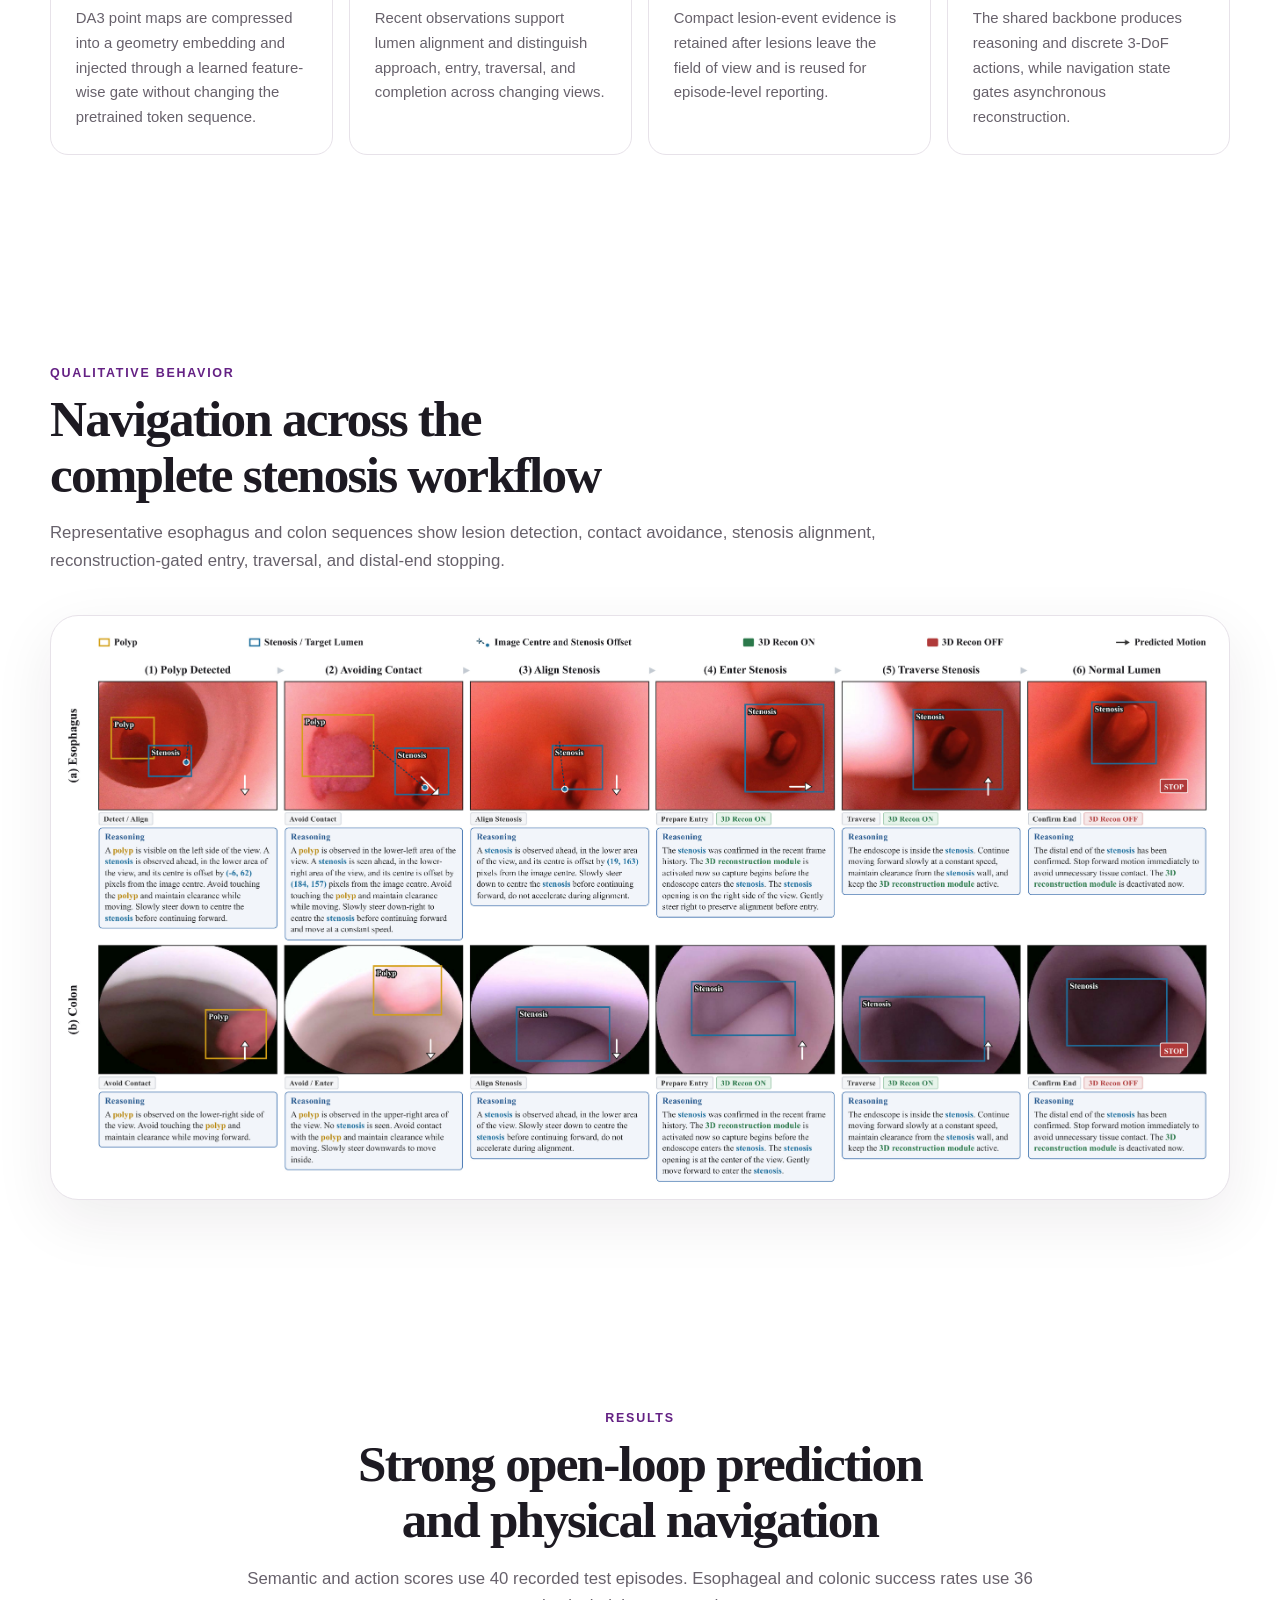
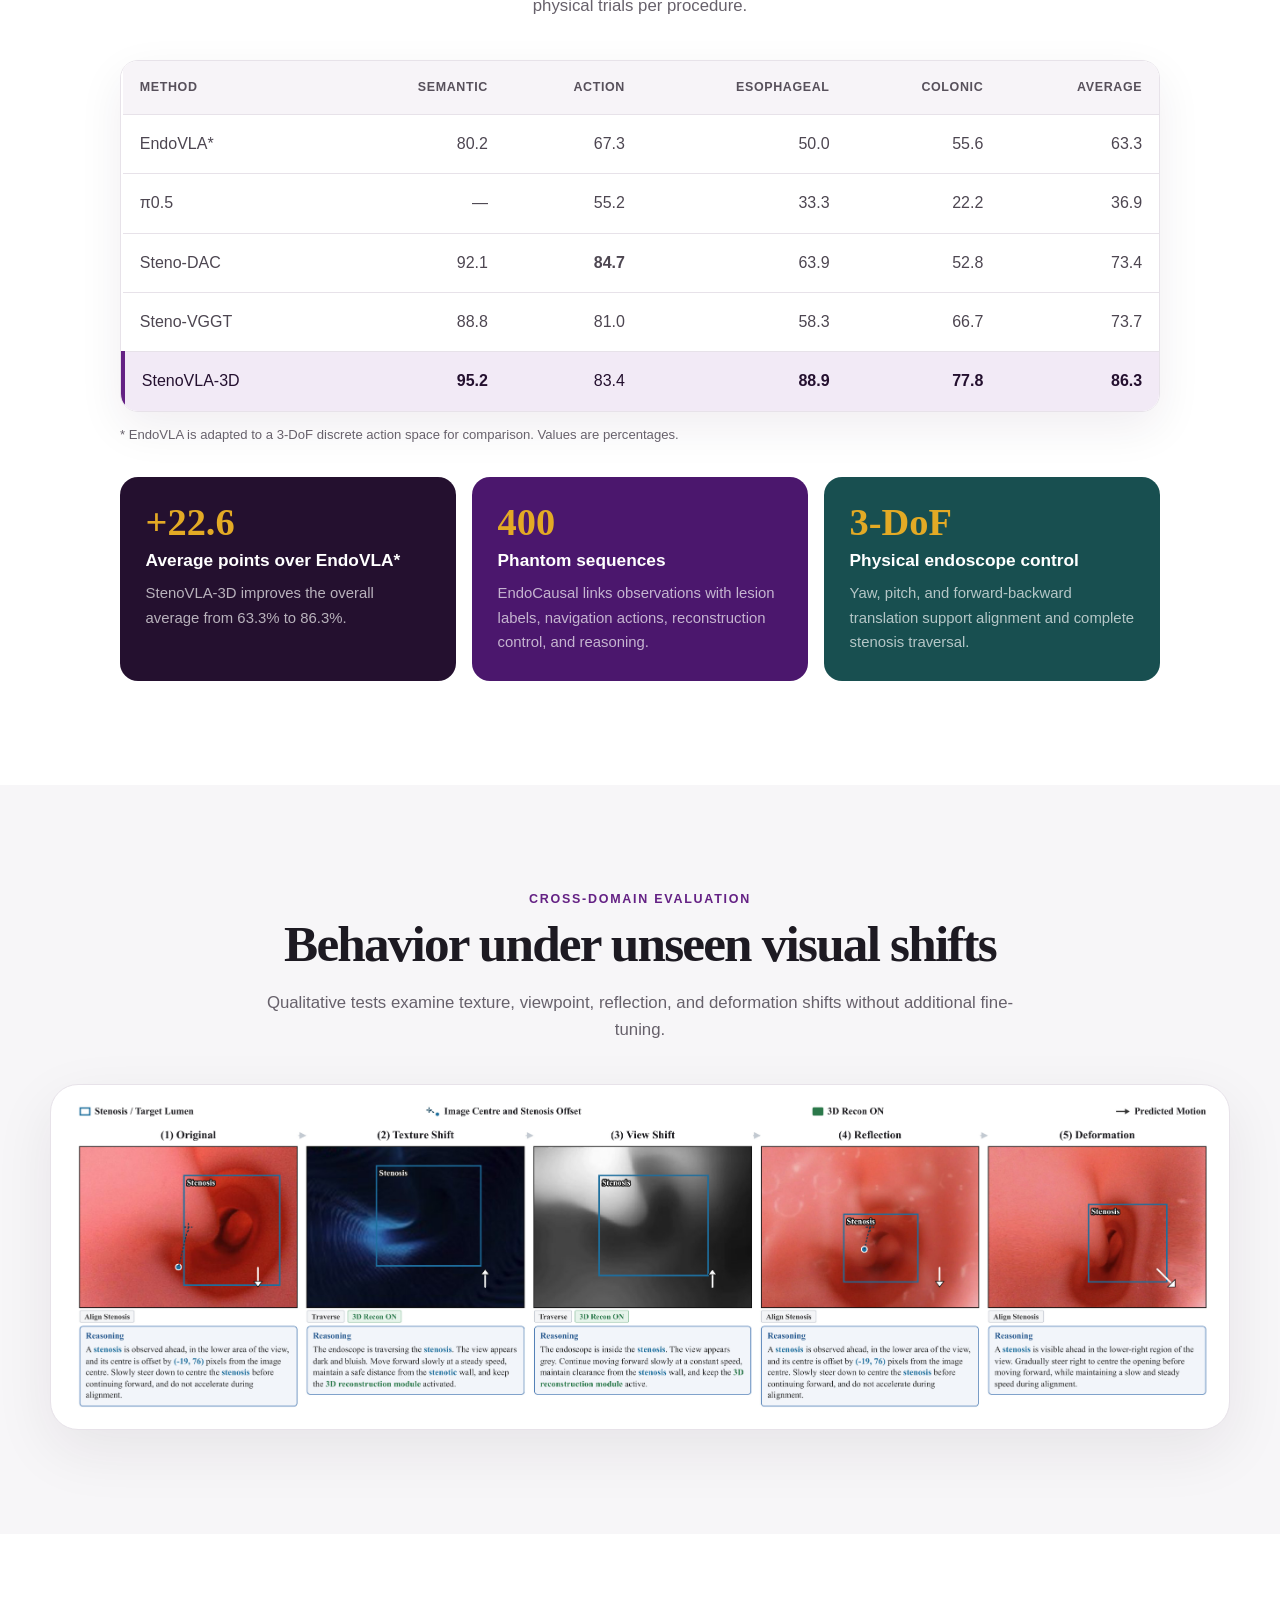
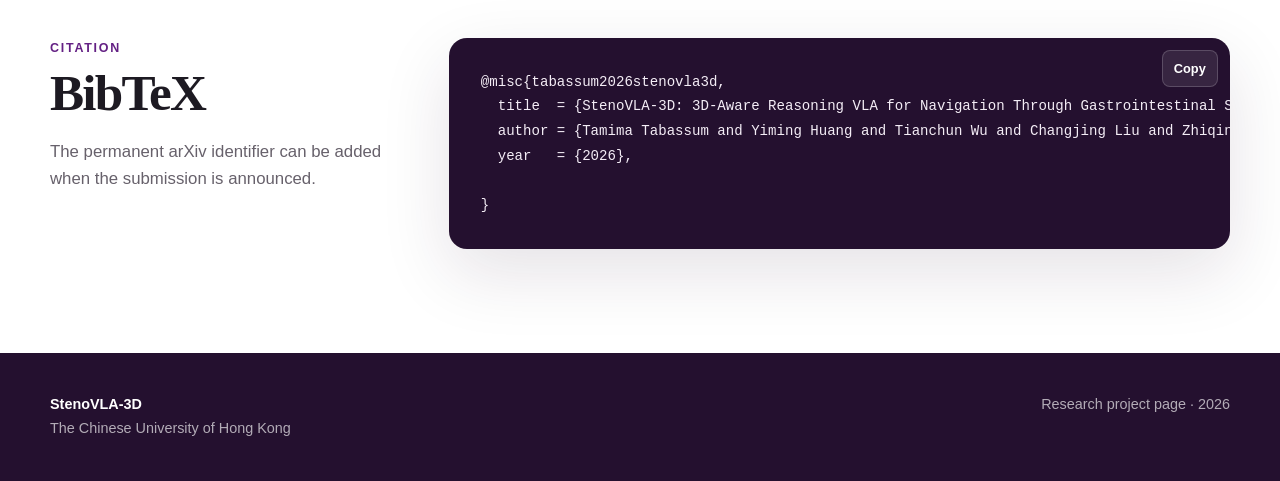
==== commit 3c335588: "Remove submission note from index.html Removed the note about submission to ICRA 2027 from the venue" ====
--- a/index.html
+++ b/index.html
@@ -35,7 +35,7 @@
       <div class="hero-glow hero-glow-one" aria-hidden="true"></div>
       <div class="hero-glow hero-glow-two" aria-hidden="true"></div>
       <div class="hero-inner">
-        <div class="venue-pill">Submitted to ICRA 2027</div>
+  
         <h1><span>StenoVLA-3D:</span> 3D-Aware Reasoning VLA for Navigation Through Gastrointestinal Stenoses</h1>
 
         <p class="hero-summary">
@@ -257,7 +257,7 @@
   title  = {StenoVLA-3D: 3D-Aware Reasoning VLA for Navigation Through Gastrointestinal Stenoses},
   author = {Tamima Tabassum and Yiming Huang and Tianchun Wu and Changjing Liu and Zhiqing Tang and Chikit Ng and Beilei Cui and Liangjing Shao and Jiewen Lai and Hongliang Ren},
   year   = {2026},
-  note   = {Submitted to ICRA 2027}
+  
 }</code></pre>
       </div>
     </section>
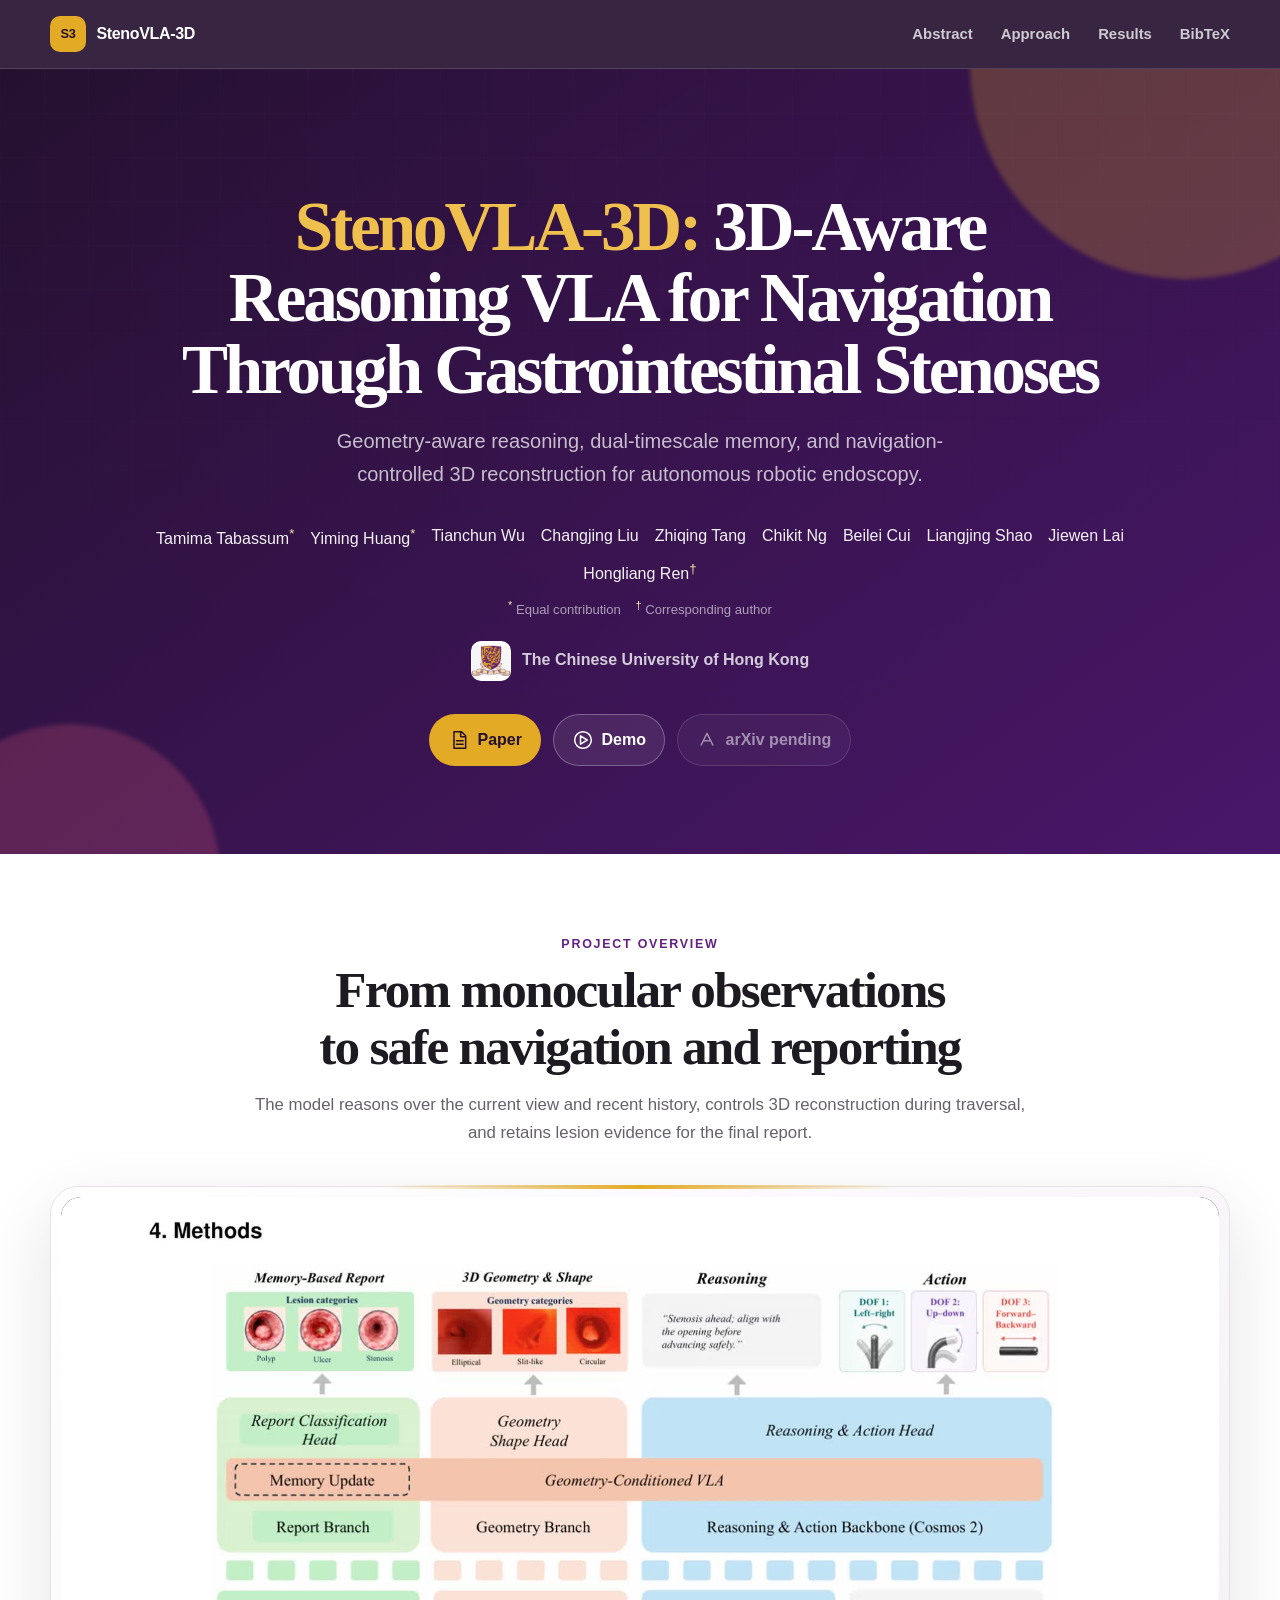
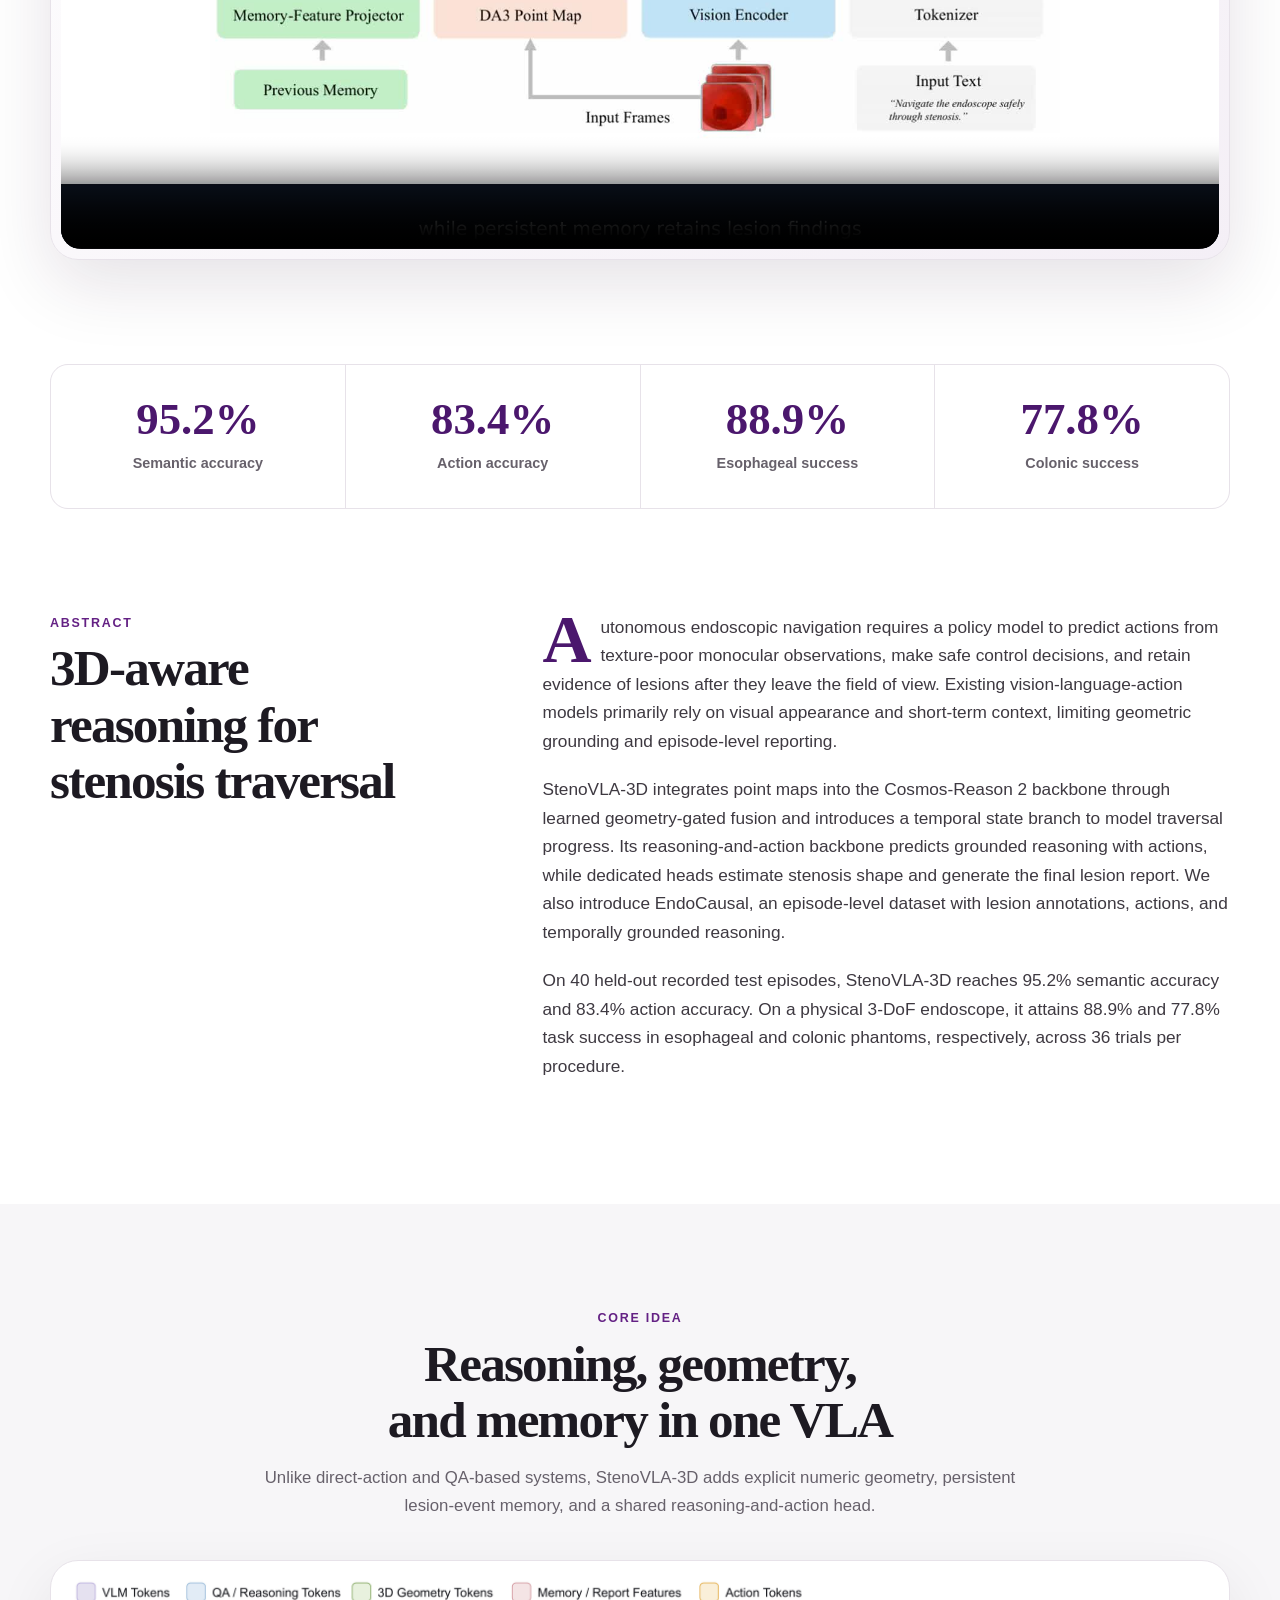
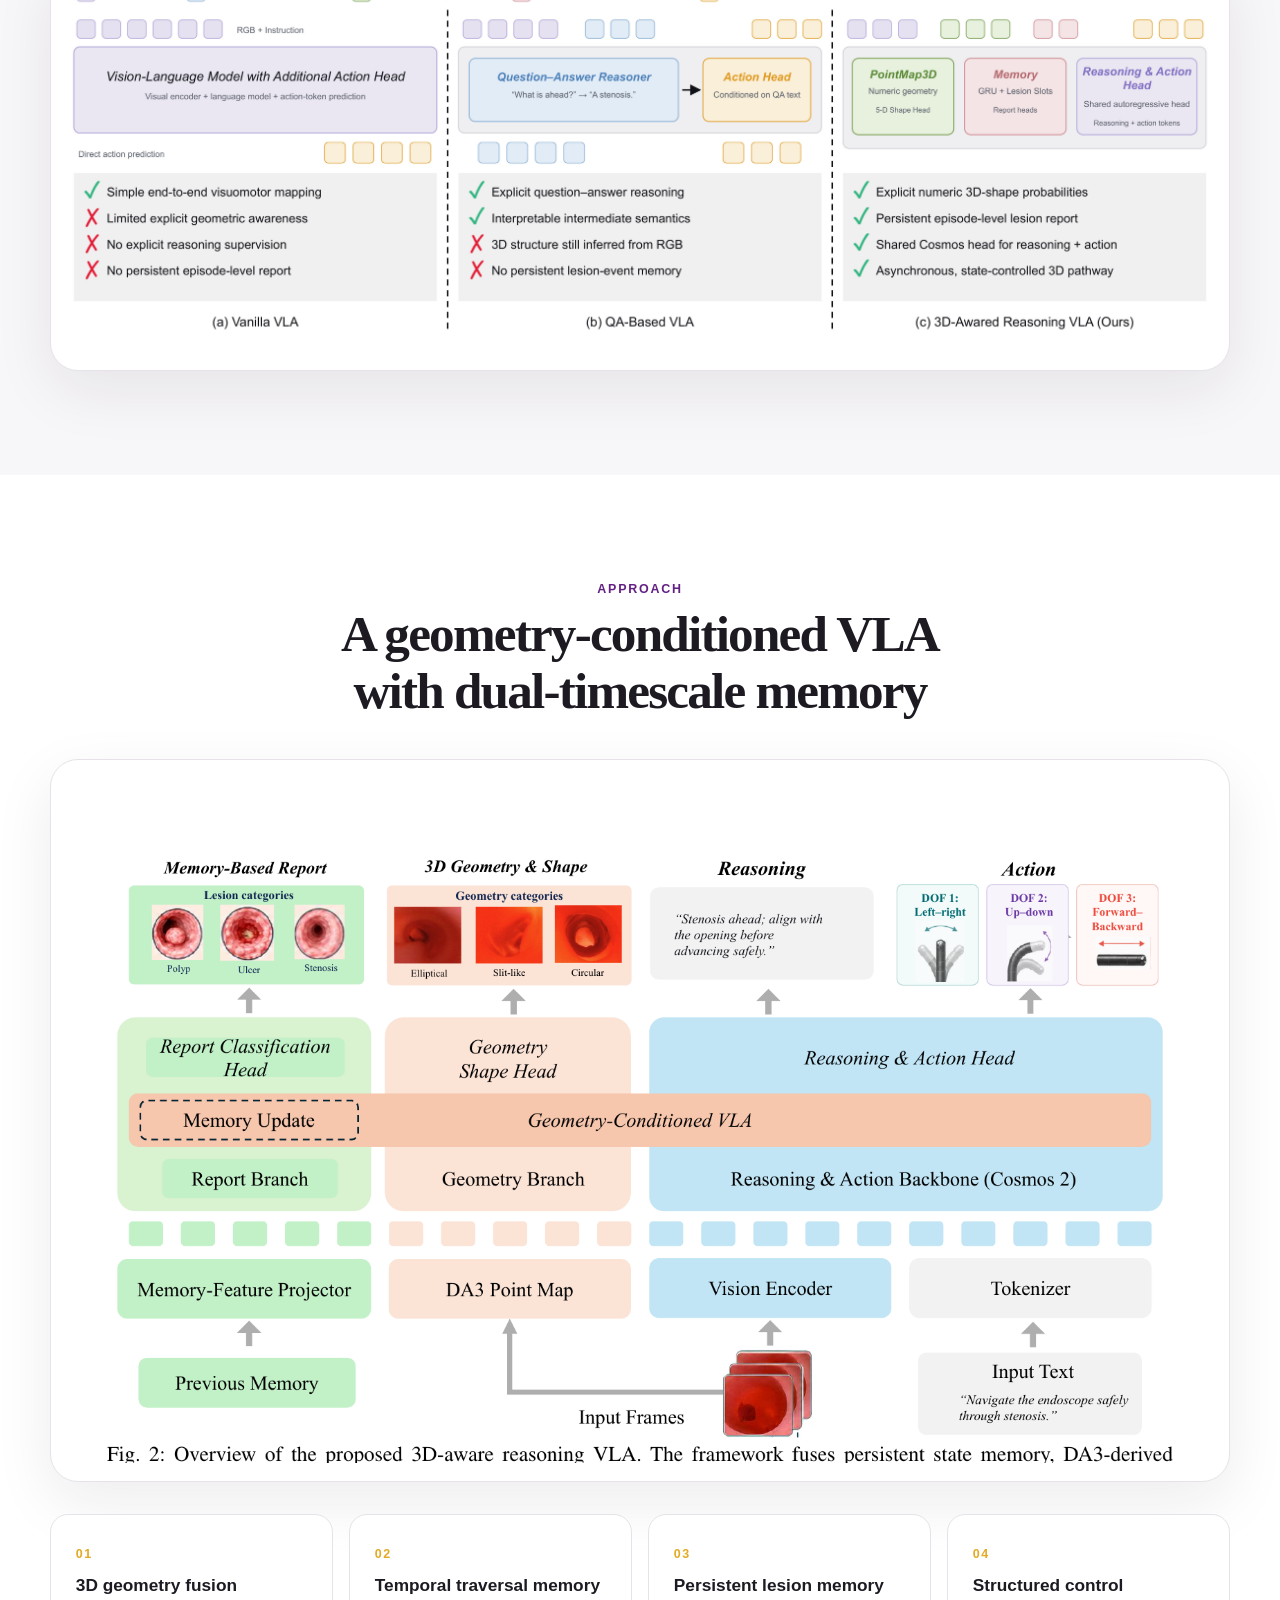
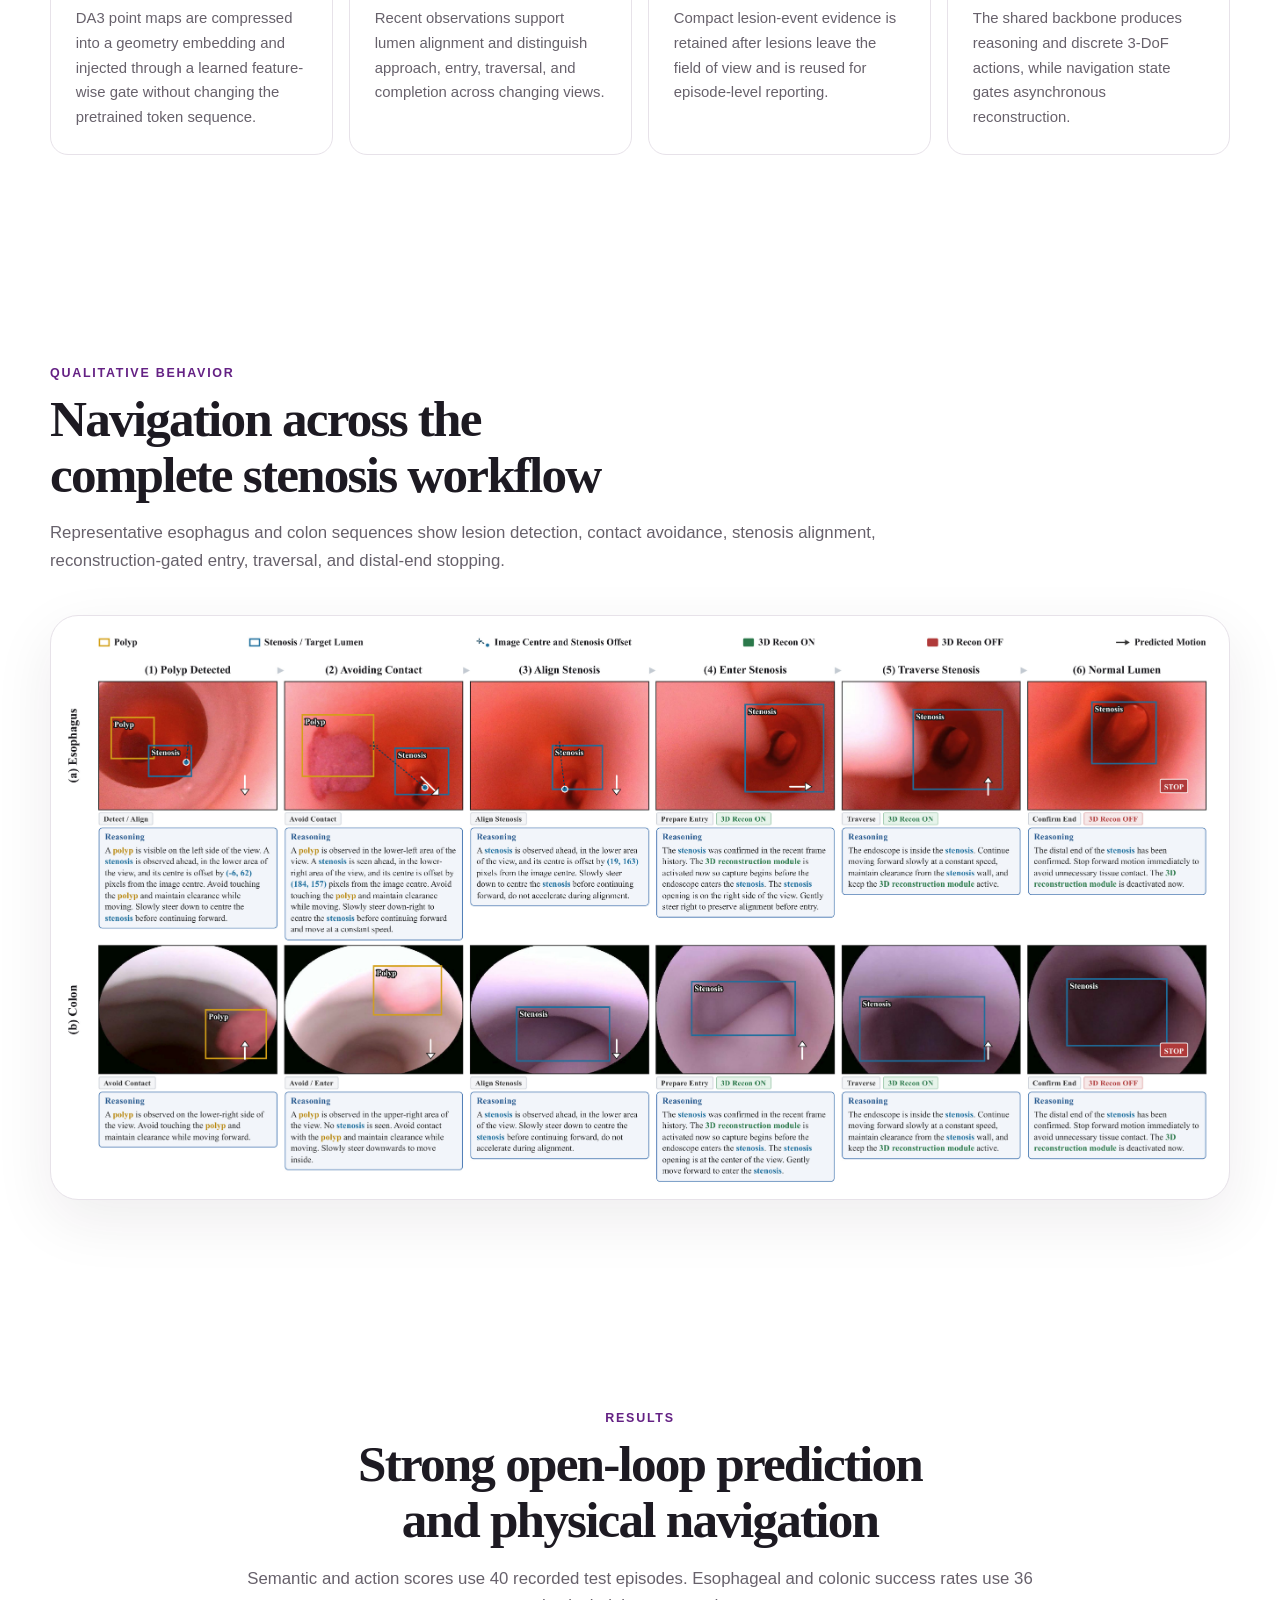
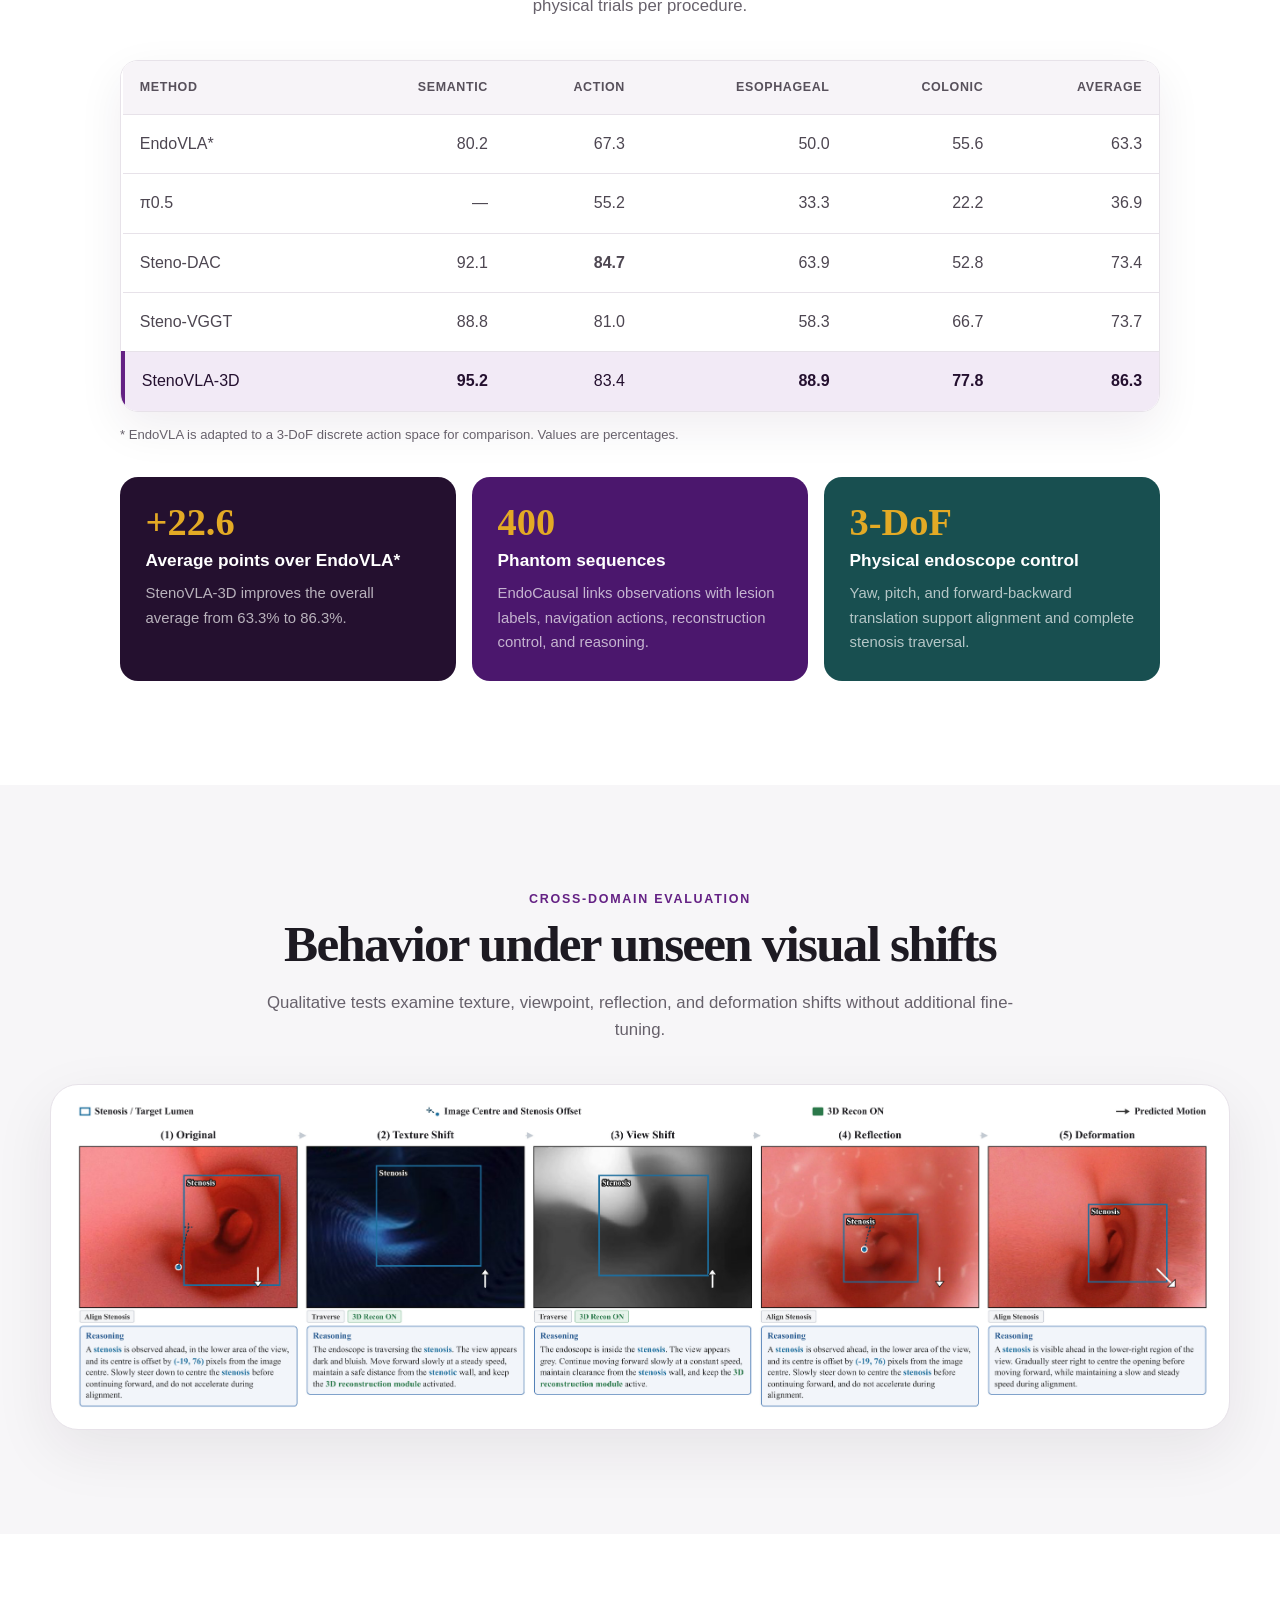
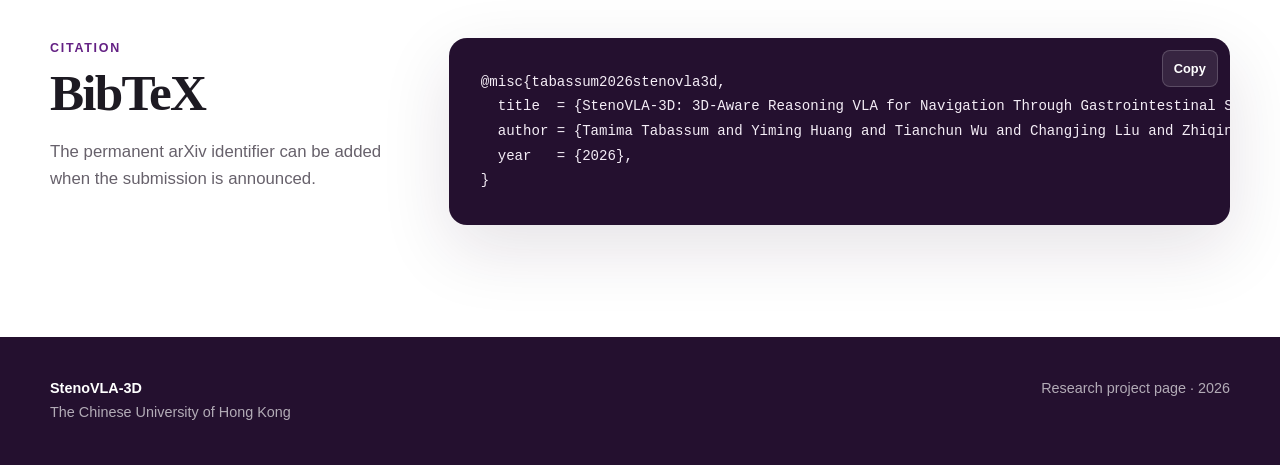
==== commit cd8270a5: "Fix formatting of BibTeX entry in index.html" ====
--- a/index.html
+++ b/index.html
@@ -256,8 +256,7 @@
         <pre><code id="bibtex-code">@misc{tabassum2026stenovla3d,
   title  = {StenoVLA-3D: 3D-Aware Reasoning VLA for Navigation Through Gastrointestinal Stenoses},
   author = {Tamima Tabassum and Yiming Huang and Tianchun Wu and Changjing Liu and Zhiqing Tang and Chikit Ng and Beilei Cui and Liangjing Shao and Jiewen Lai and Hongliang Ren},
-  year   = {2026},
-  
+  year   = {2026},  
 }</code></pre>
       </div>
     </section>
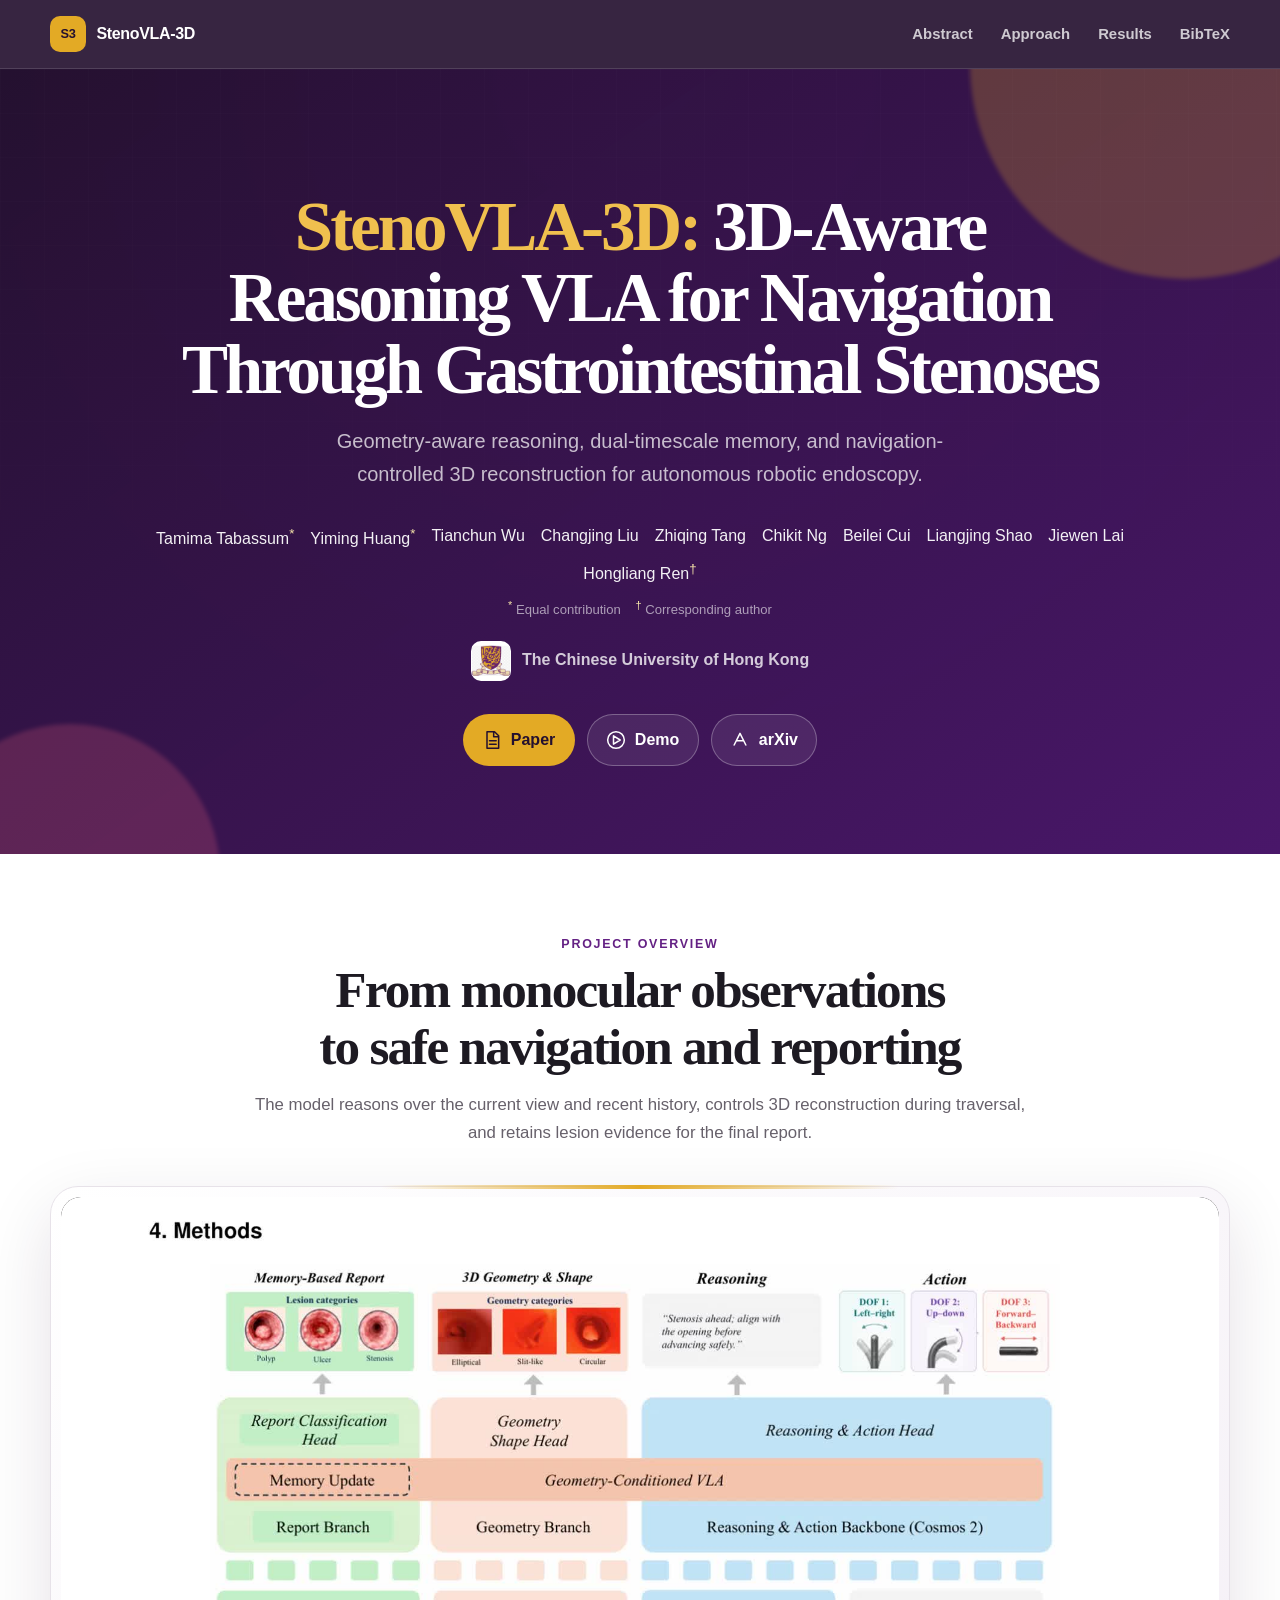
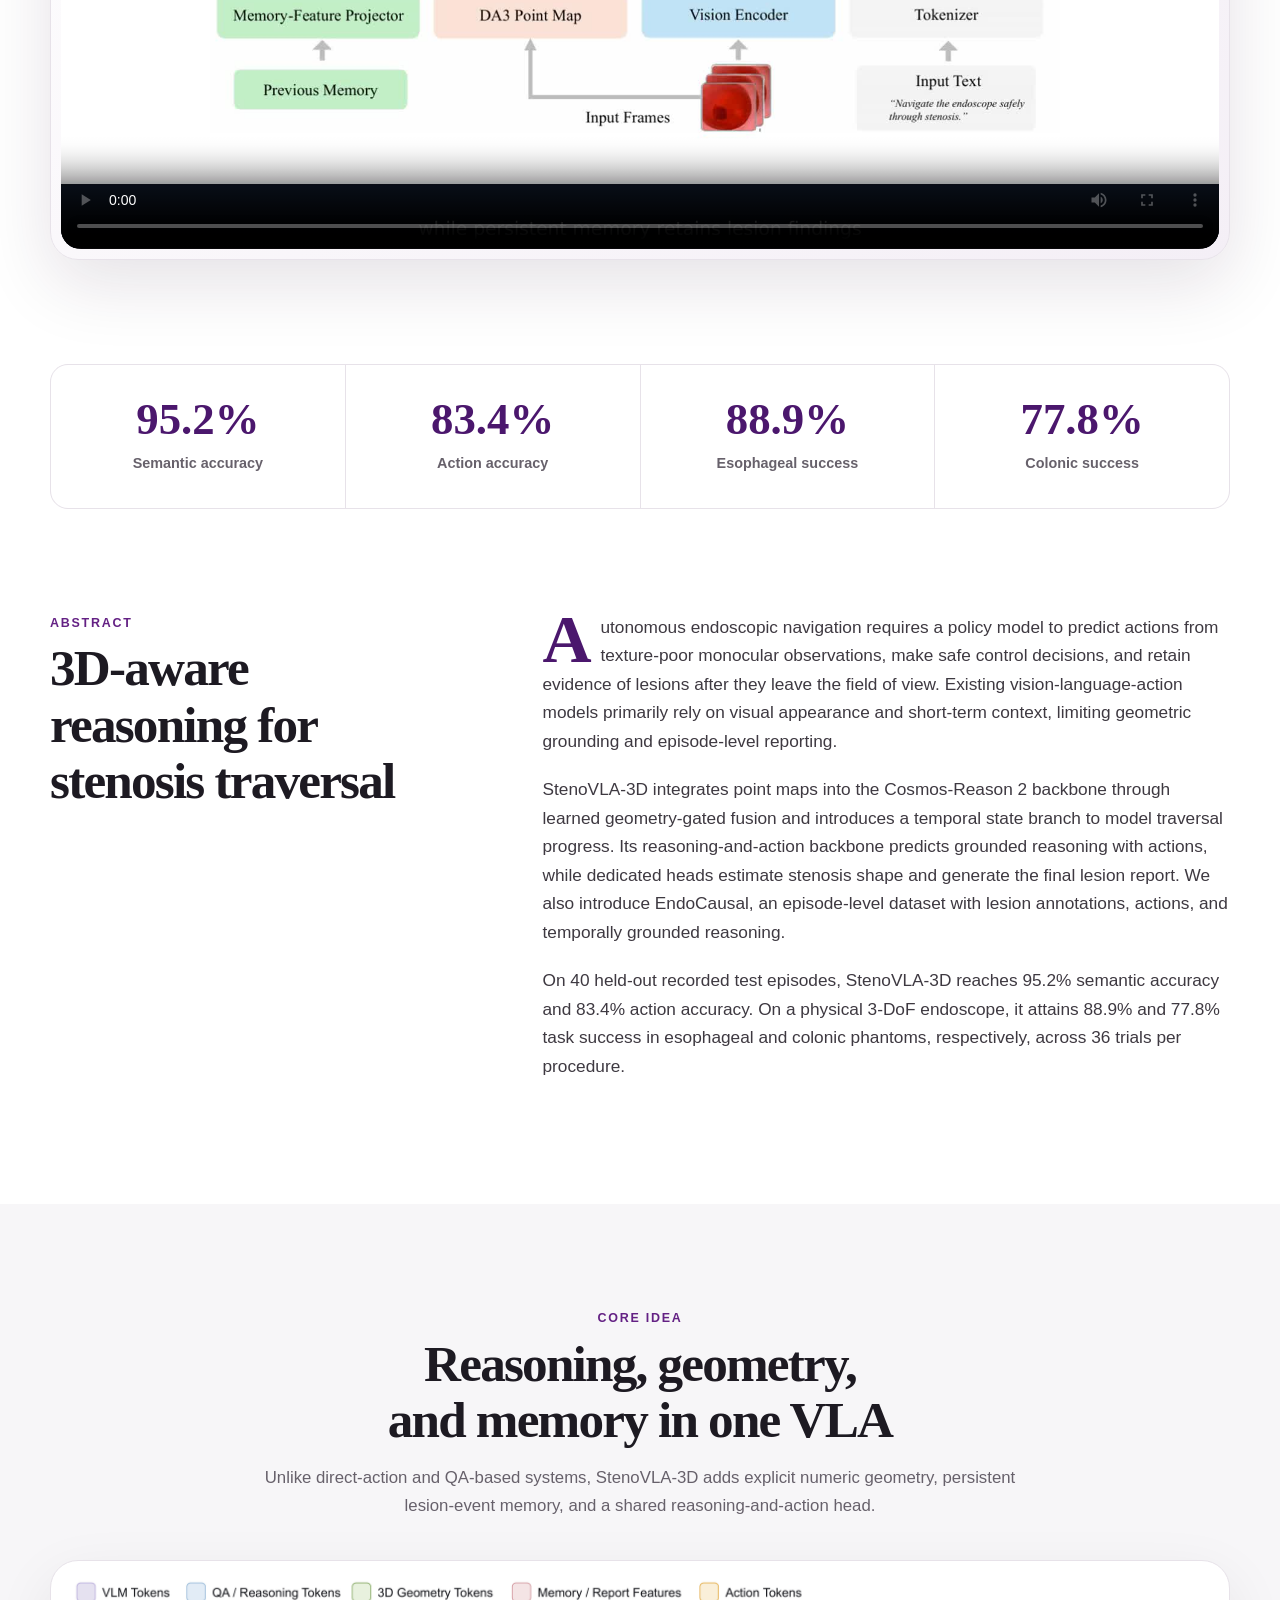
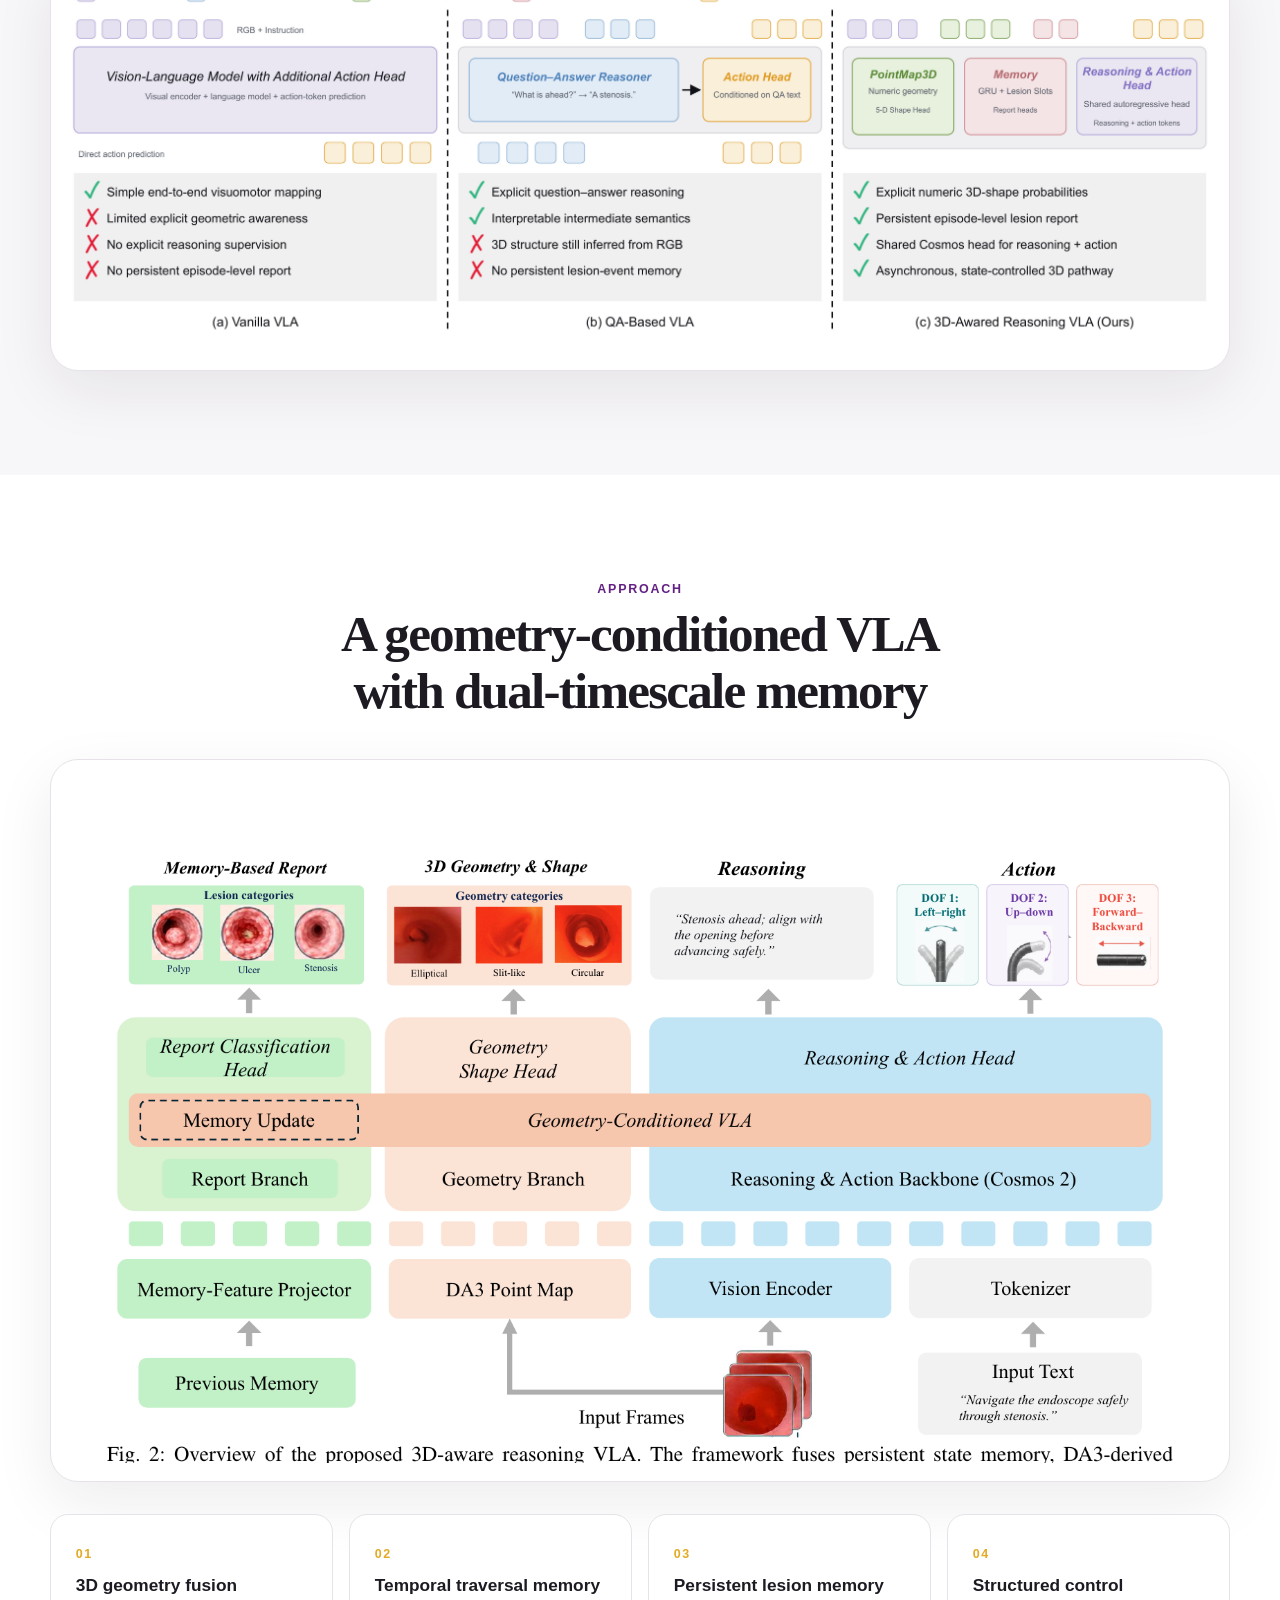
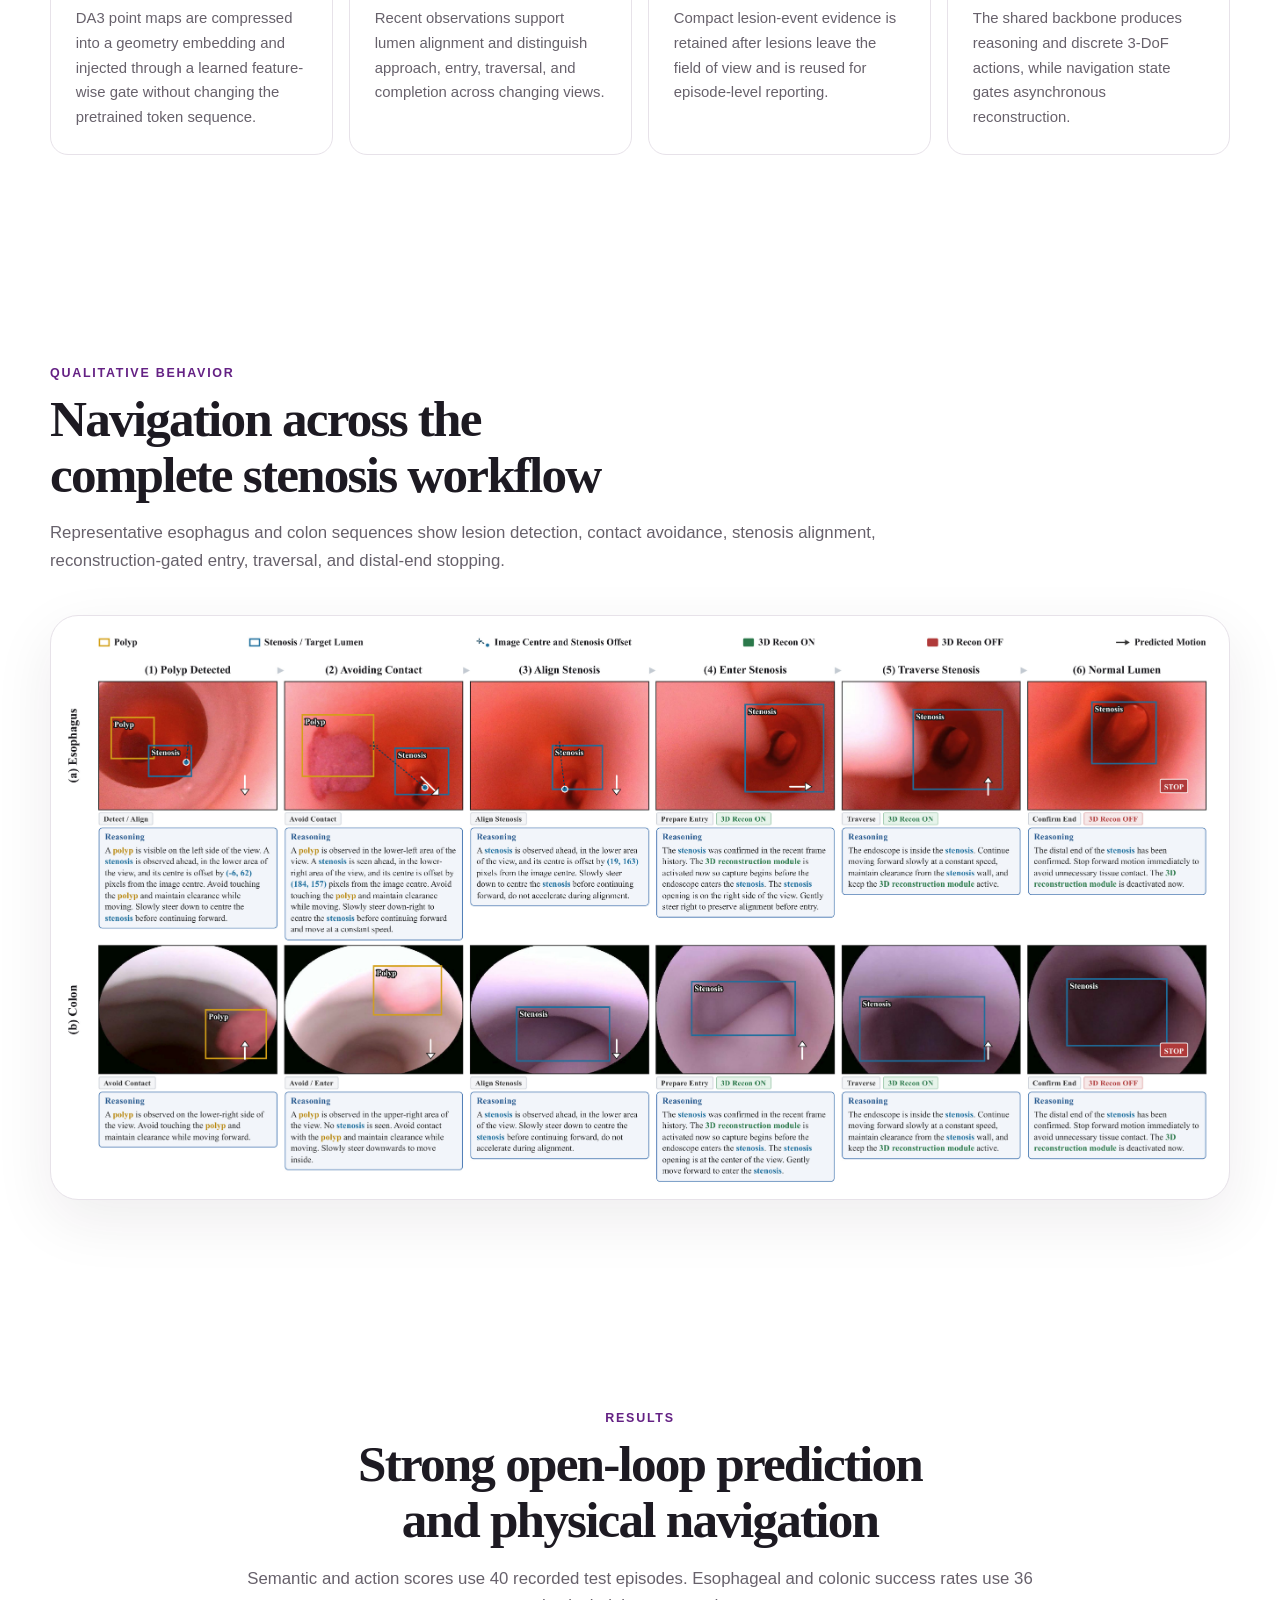
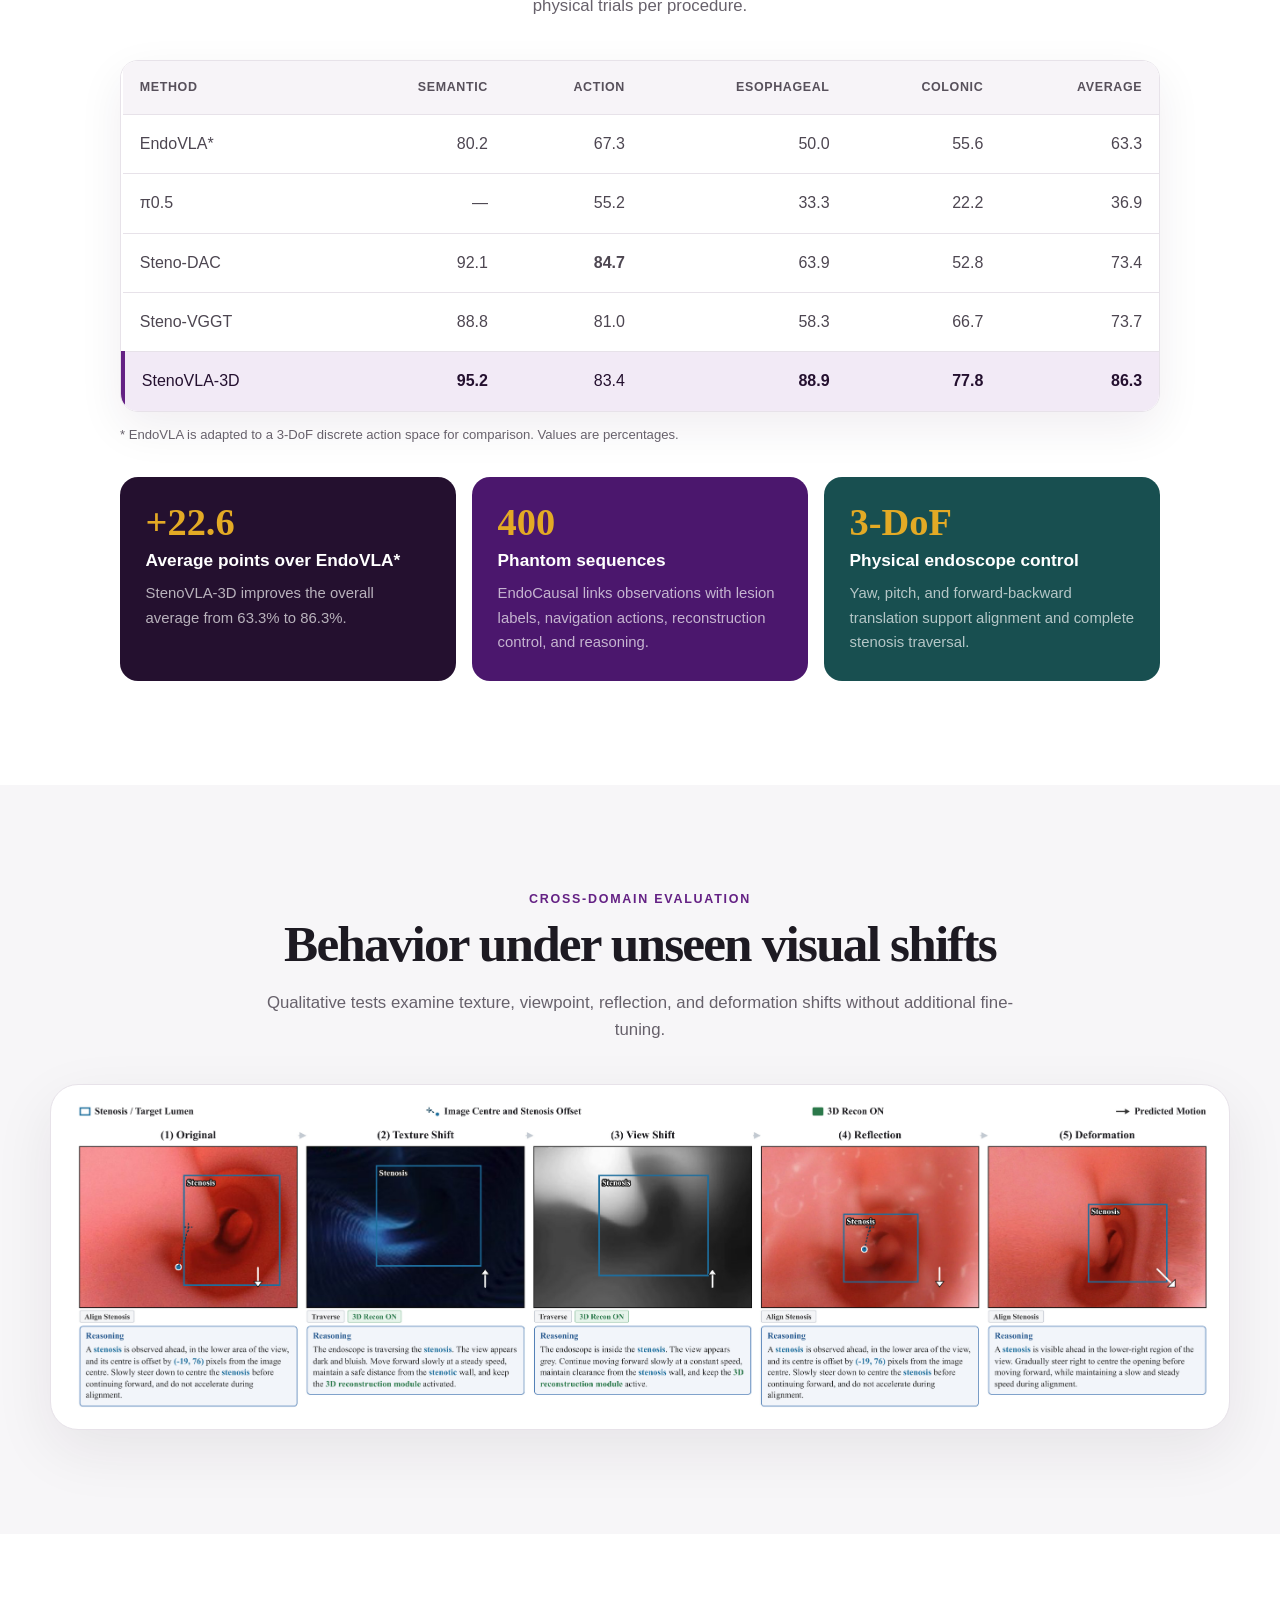
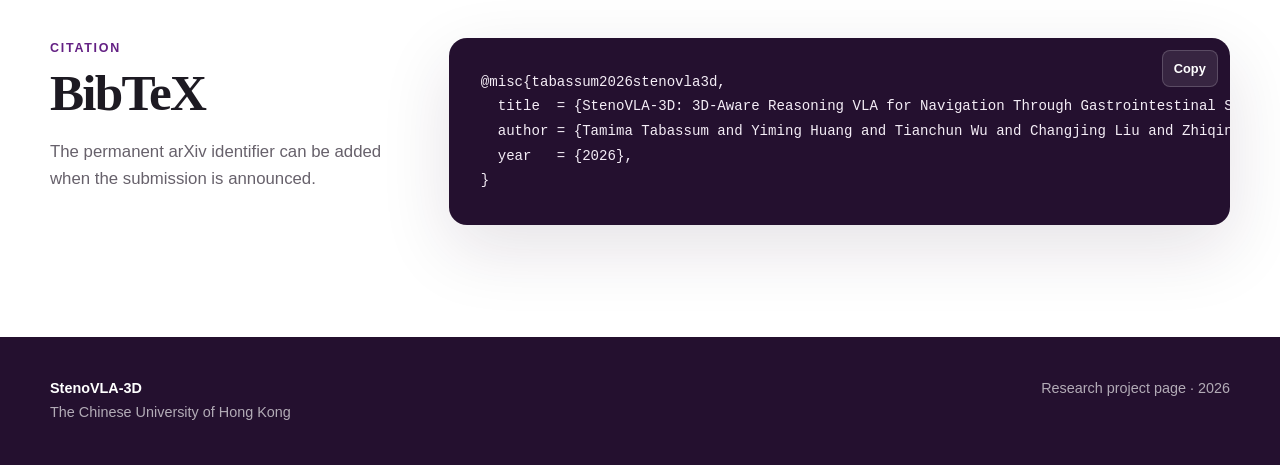
==== commit 950d4d1b: "Update arXiv identifier to a clickable link Replaced the disabled arXiv identifier span with an acti" ====
--- a/index.html
+++ b/index.html
@@ -72,10 +72,15 @@
             <svg viewBox="0 0 24 24" aria-hidden="true"><path d="m9 7 8 5-8 5z"/><circle cx="12" cy="12" r="10"/></svg>
             Demo
           </a>
-          <span class="button button-muted" aria-disabled="true" title="The permanent arXiv identifier is pending">
-            <svg viewBox="0 0 24 24" aria-hidden="true"><path d="M5 18 12 4l7 14M8 13h8"/></svg>
-            arXiv pending
-          </span>
+          <a class="button button-secondary"
+          href="https://arxiv.org/abs/2609.24187"
+          target="_blank"
+          rel="noopener noreferrer">
+          <svg viewBox="0 0 24 24" aria-hidden="true">
+          <path d="M5 18 12 4l7 14M8 13h8"/>
+          </svg>
+          arXiv
+          </a>
         </div>
       </div>
     </section>
